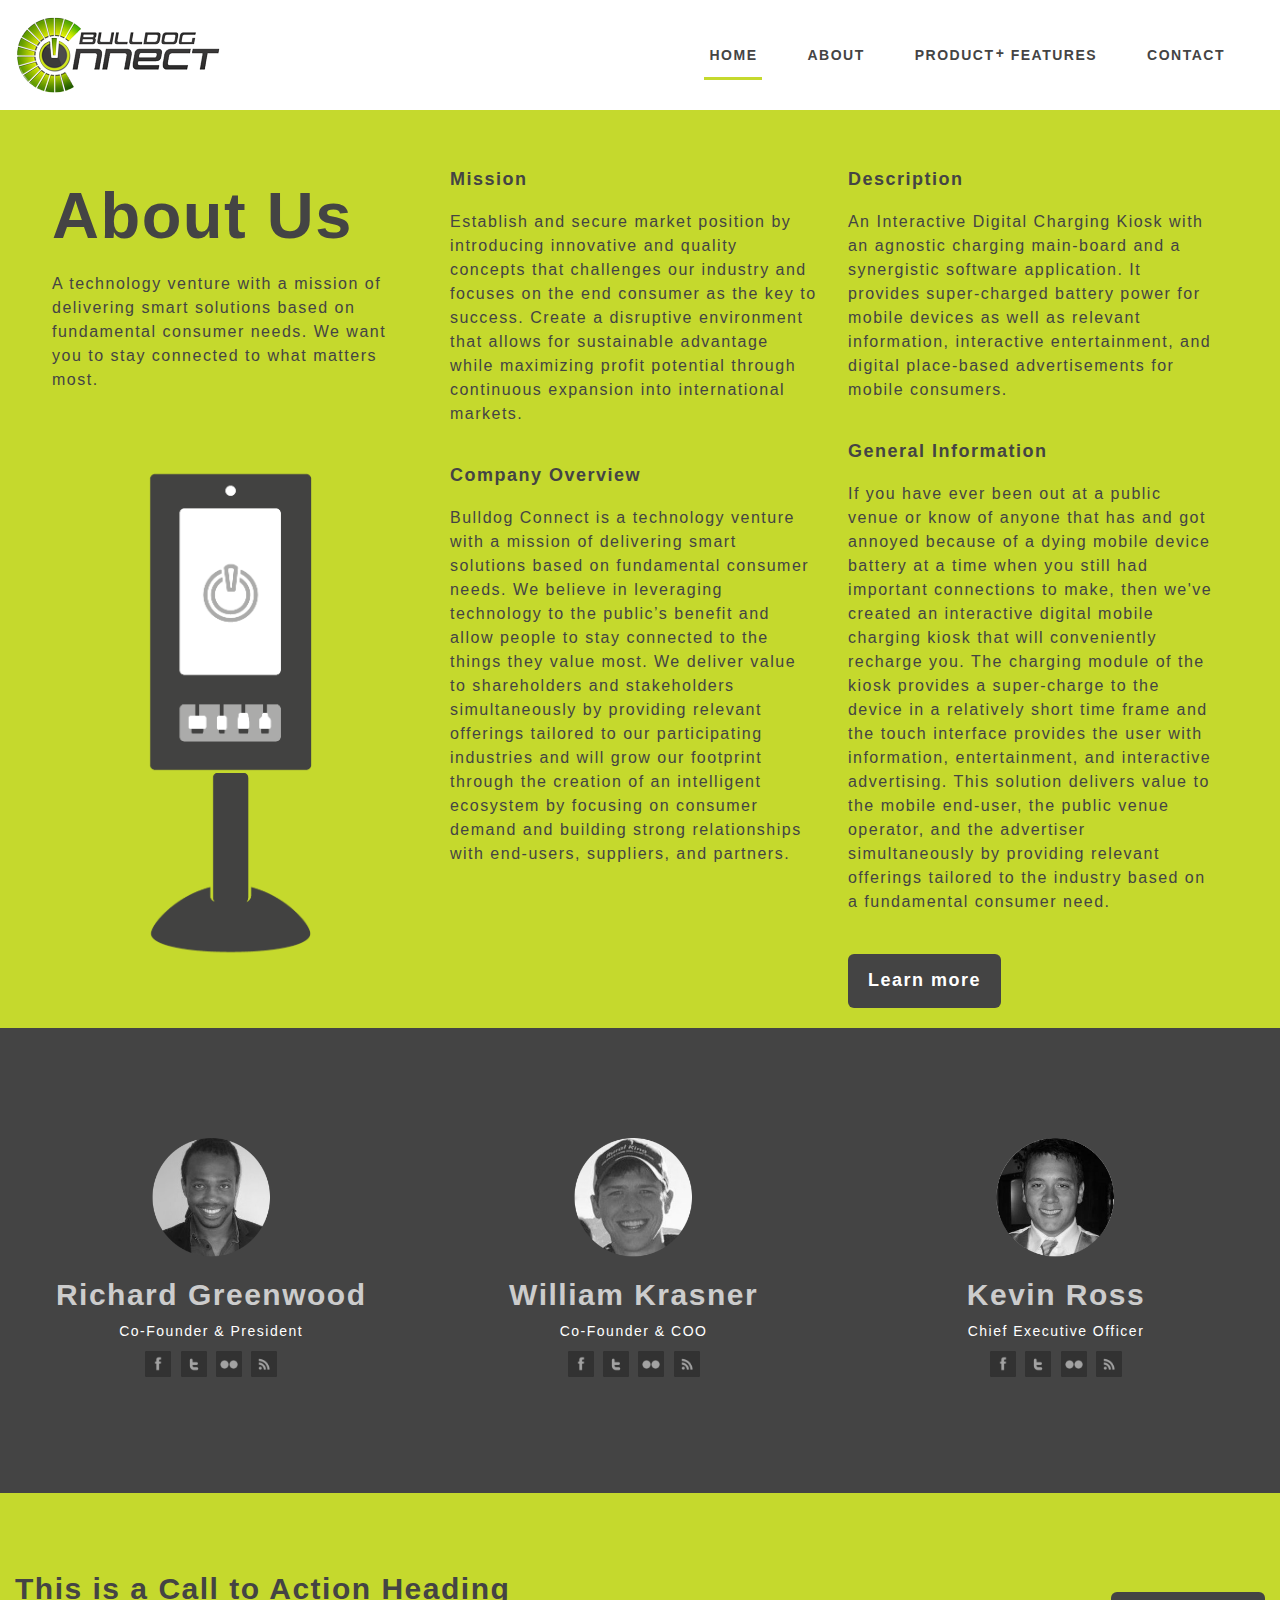
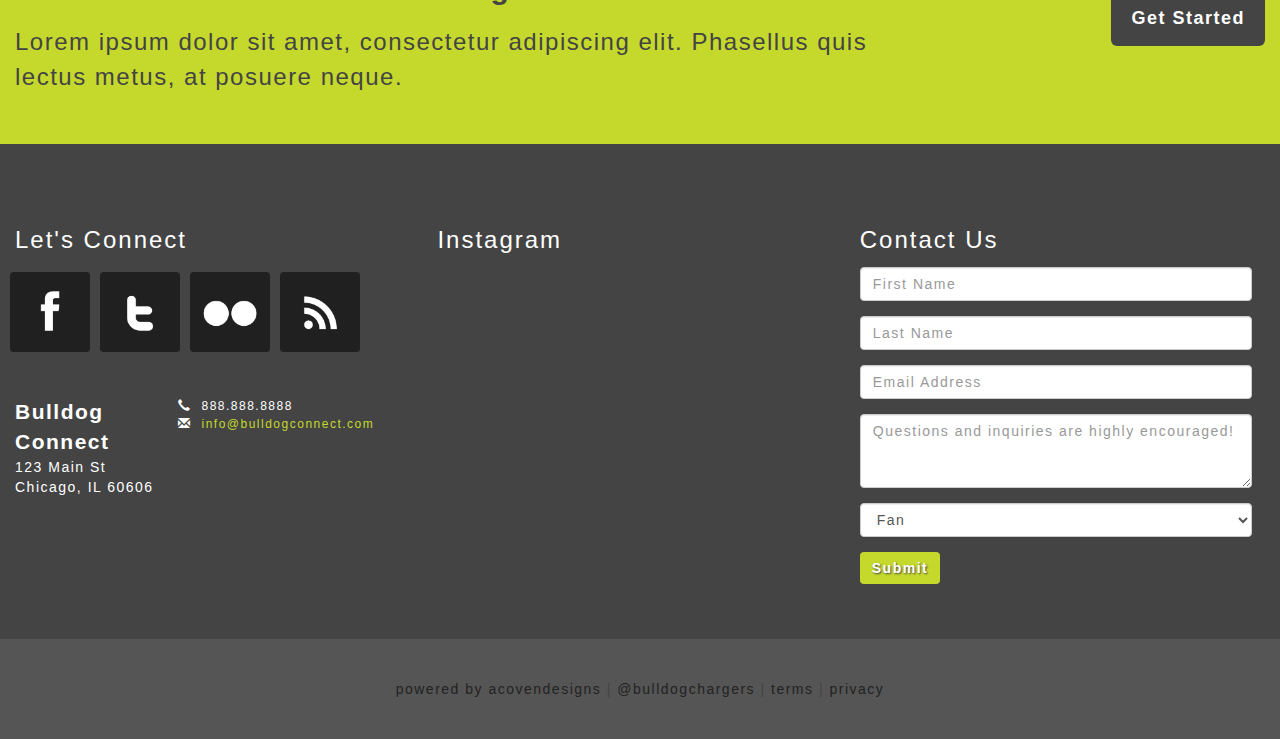
==== about.html @ 7ef0752f "Uploaded the site" ====
<!DOCTYPE html>
<!--[if lt IE 7]>      <html class="no-js lt-ie9 lt-ie8 lt-ie7"> <![endif]-->
<!--[if IE 7]>         <html class="no-js lt-ie9 lt-ie8"> <![endif]-->
<!--[if IE 8]>         <html class="no-js lt-ie9"> <![endif]-->
<!--[if gt IE 8]><!-->
<html class="no-js">
	<!--<![endif]-->
	<head>
		<meta charset="utf-8">
		<meta http-equiv="X-UA-Compatible" content="IE=edge,chrome=1">
		<title></title>
		<meta name="description" content="">
		<meta name="viewport" content="width=device-width">
		<link rel="stylesheet" href="css/bootstrap.css" type="text/css">
		<link rel="stylesheet" href="css/bootstrap-theme.css" type="text/css">
		<link rel="stylesheet" href="css/main.css" type="text/css">
		<link rel="stylesheet" href="css/animate.css" type="text/css">
		<script src="js/vendor/modernizr-2.6.2-respond-1.1.0.min.js" type="text/javascript">
</script>
<!-- Begin Footer Scripts -->
		<script src="http://ajax.googleapis.com/ajax/libs/jquery/1.10.1/jquery.js" type="text/javascript"></script>
		<script type="text/javascript">
			window.jQuery || document.write('<script src="js/vendor/jquery-1.10.1.js"><\/script>')
		</script>
		<script src="js/vendor/bootstrap.js" type="text/javascript"></script>
		<script src="js/jquery-1.10.1.js" type="text/javascript"></script>
		<script src="js/bootstrap.min.js" type="text/javascript"></script>
		<script src="js/main.js" type="text/javascript"></script>
		<script type="text/javascript">
			var _gaq=[['_setAccount','UA-XXXXX-X'],['_trackPageview']];
			(function(d,t){var g=d.createElement(t),s=d.getElementsByTagName(t)[0];
			g.src='http://www.google-analytics.com/ga.js';
			s.parentNode.insertBefore(g,s)}(document,'script'));
		</script>
		<!-- End Footer Scripts -->
	</head>
	<body>
		<!--[if lt IE 7]>
			<p class="chromeframe">You are using an <strong>outdated</strong> browser. Please <a href="http://browsehappy.com/">upgrade your browser</a> or <a href="http://www.google.com/chromeframe/?redirect=true">activate Google Chrome Frame</a> to improve your experience.</p>
		<![endif]-->
		<div class="navbar navbar-inverse">
			<div class="container animated bounceInDown">
				<div class="navbar-header">
					<button type="button" class="navbar-toggle" data-toggle="collapse" data-target=".navbar-collapse">
						<span class="sr-only">Toggle navigation</span>
						<span class="icon-bar"></span>
						<span class="icon-bar"></span>
						<span class="icon-bar"></span>
					</button>
					<a class="navbar-brand" href="index.html">
						<img src="img/theme/bulldog-logo.png" class="animated pulse" alt="Bulldog Chargers">
					</a>
				</div>
				<div class="navbar-collapse navbar-right collapse">
					<ul class="nav navbar-nav">
						<li class="active">
							<a href="index.html">Home</a>
						</li>
						<li>
							<a href="about.html">About</a>
						</li>
						<li>
							<a href="product.html">Product <span>+</span> &nbsp; Features</a>
						</li>
						<li>
							<a href="contact.html">Contact</a>
						</li>
					</ul>
				</div>
				<!--/.navbar-collapse -->
			</div>
		</div>
		<!-- Main jumbotron for a primary marketing message or call to action -->
		<div class="jumbotron featured-about animated fadeIn">
			<div class="container">
				<div class="featured-text-about">
					<div class="col-lg-4 sub">
					<h2> 
						<about>About</about> <span>Us
					</span>
					</h2>
					<h1><span>
						A technology venture with a mission of delivering smart solutions based on fundamental consumer needs. We want you to stay connected to what matters most.</span><h1>
						<div class="product">
							<img src="img/content/product.png">
						</div>
					</div>
						<div class="col-lg-4">
<h4>Mission</h4>
<h1>
Establish and secure market position by introducing innovative and quality
concepts that challenges our industry and focuses on the end consumer as
the key to success.

Create a disruptive environment that allows for sustainable advantage
while maximizing profit potential through continuous expansion into international markets.</h1>
<h4>Company Overview</h4>
<h1>
Bulldog Connect is a technology venture with a mission of delivering smart
solutions based on fundamental consumer needs. We believe in leveraging technology to the public’s benefit and allow people to stay connected to the things they value most. 

We deliver value to shareholders and stakeholders simultaneously by providing relevant offerings tailored to our participating industries and will grow our footprint through the creation of an intelligent ecosystem by focusing on consumer demand and building strong relationships with end-users, suppliers, and partners.
</h1>
</div>
<div class="col-lg-4">
<h4>Description</h4>
<h1>
An Interactive Digital Charging Kiosk with an agnostic charging main-board and a synergistic software application.

It provides super‐charged battery power for mobile devices as well as relevant information, interactive entertainment, and digital place‐based advertisements for mobile consumers.
</h1>
<h4>General Information<h4>
	<h1>
If you have ever been out at a public venue or know of anyone that has and got annoyed because of a dying mobile device battery at a time when you still had important connections to make, then we've created an interactive digital mobile charging kiosk that will conveniently recharge you.

The charging module of the kiosk provides a super-charge to the device in a relatively short time frame and the touch interface provides the user with information, entertainment, and interactive advertising. This solution delivers value to the mobile end-user, the public venue operator, and the advertiser simultaneously by providing relevant offerings tailored to the industry based on a fundamental consumer need.
					</h1>
					<p>
						<a href="products.html" class="btn btn-default btn-lg animated lightSpeedInTop">Learn more</a>
					</p>
				</div>
				</div>
			</div>
		</div>
		<!-- End Featured -->
		<!-- Begin Services -->
		<div class="cta-list-about">
			<div class="container">
				<!-- Example row of columns -->
				<div class="row ease">
					<div class="col-lg-4 item clearfix">
						<a href="#">	
							<p  class="cta-img-about">
								<img src="img/content/rich.png" class="desaturate" alt="">
							</p>
							<span class ="margin_10">
							<h2>
								Richard Greenwood
							</h2>
							<p>
								Co-Founder & President
							<div class="about-con clearfix">
							<a href="#"><img src="img/theme/facebook.png"> </a>
							<a href="#"><img src="img/theme/twitter.png"> </a>
							<a href="#"><img src="img/theme/flickr.png"> </a>
							<a href="#"><img src="img/theme/rss.png"> </a>
						</div>
						</p>
						</span>
						</a>
					</div>
					<div class="col-lg-4 item clearfix">
						<a href="#">
							<p class="cta-img-about">
								<img src="img/content/bill.png" class="desaturate" alt="">
							</p>
							<span class ="margin_10">
							<h2>
								William Krasner
							</h2>
							<p>
								Co-Founder & COO
							</p>
							<div class="about-con clearfix">
							<a href="#"><img src="img/theme/facebook.png"> </a>
							<a href="#"><img src="img/theme/twitter.png"> </a>
							<a href="#"><img src="img/theme/flickr.png"> </a>
							<a href="#"><img src="img/theme/rss.png"> </a>
						</div>
							</span>
						</a>
					</div>
					<div class="col-lg-4 item clearfix">
						<a href="#">
							<p class="cta-img-about">
								<img src="img/content/kevin.png" class="desaturate" alt="">
							</p>
							<span class ="margin_10">
							<h2>
								Kevin Ross
							</h2>
							<p>
								Chief Executive Officer
							</p>
							<div class="about-con clearfix">
							<a href="#"><img src="img/theme/facebook.png"> </a>
							<a href="#"><img src="img/theme/twitter.png"> </a>
							<a href="#"><img src="img/theme/flickr.png"> </a>
							<a href="#"><img src="img/theme/rss.png"> </a>
						</div>
							</span>
						</a>
					</div>
				</div>
			</div>
		</div>
		<!-- End Services -->
		<!-- Begin Full Width Call to Action -->
		<div class="full-cta pad-40">
			<div class="container">
				<div class="row">
					<div class="col-lg-9">
						<h2>This is a Call to Action Heading</h2>
						<h3>Lorem ipsum dolor sit amet, consectetur adipiscing elit. Phasellus quis lectus metus, at posuere neque. </h3>
					</div>
					<div class="col-lg-3 pad-40">
							<a href="#" class="btn btn-default btn-lg pull-right">Get Started</a>
					</div>
				</div>
			</div>
		</div>
		<!-- End Full Width Call to Action -->
		<footer class="pad-40 bg-dark">
			<div class="container">
				<div class="row">
					<div class="col-lg-4">
						<h3>Let's Connect</h3>
						<div class="social clearfix">
							<a href="#"><img src="img/theme/facebook.png"> </a>
							<a href="#"><img src="img/theme/twitter.png"> </a>
							<a href="#"><img src="img/theme/flickr.png"> </a>
							<a href="#"><img src="img/theme/rss.png"> </a>
						</div>
						<div class="row">
							<div class="col-lg-5">
								<p class="address">
									<strong>Bulldog Connect</strong> <br>
									123 Main St <br>
									Chicago, IL 60606
								</p>
							</div>
							<div class="col-lg-7">
								<p class="contact">
									<span class="glyphicon glyphicon-earphone"></span>&nbsp; 888.888.8888 <br>
									<span class="glyphicon glyphicon-envelope"></span>&nbsp; <a href="mailto:info@bulldogconnect.com">info@bulldogconnect.com</a>
								</p>
							</div>
						</div>
					</div>
					<div class="col-lg-4">
						<h3>Instagram</h3>
						<iframe src="http://snapwidget.com/in/?h=cGhvdG9ib290aHxpbnw4MHwyfDJ8fG5vfDV8ZmFkZUlu" allowtransparency="true" frameborder="0" scrolling="no" style="border:none; overflow:hidden; width:170px; height: 170px"></iframe>
					</div>
					<div class="col-lg-4">
						<h3>Contact Us</h3>
						<form role="form">
							<div class="form-group">
								<input type="text" class="form-control" id="FirstName" placeholder="First Name">
							</div>
							<div class="form-group">
								<input type="text" class="form-control" id="LastName" placeholder="Last Name">
							</div>
							<div class="form-group">
								<input type="email" class="form-control" id="Email" placeholder="Email Address">
							</div>
							<div class="form-group">
								<textarea class="form-control" id="Message" rows="3" cols="10" placeholder="Questions and inquiries are highly encouraged!"></textarea>
							</div>
							<div class="form-group">
								<select class="form-control" id="Method">
									<option>Fan</option>
									<option>Advertiser</option>
									<option>Venue</option>
								</select>
							</div>
							<div class="form-group">
								<button type="submit" class="btn btn-primary">Submit</button>
							</div>
						</form>
					</div>
				</div>
			</div>
		</footer>
		<div class="footer-bottom pad-40">
			<div class="container">
				<a href="http://www.alexcoven.com/">powered by acovendesigns</a> | <a href="#"><bd>@bulldogchargers</bd></a> | <a href="terms.html">terms</a> | <a href="privacy.html">privacy</a>
			</div>
		</div>
		<!-- /container -->
		<!-- Begin Footer Scripts -->
		<script src="http://ajax.googleapis.com/ajax/libs/jquery/1.10.1/jquery.js" type="text/javascript"></script>
		<script type="text/javascript">
			window.jQuery || document.write('<script src="js/vendor/jquery-1.10.1.js"><\/script>')
		</script>
		<script src="js/vendor/bootstrap.js" type="text/javascript"></script>
		<script src="js/main.js" type="text/javascript"></script>
		<script type="text/javascript">
			var _gaq=[['_setAccount','UA-XXXXX-X'],['_trackPageview']];
			(function(d,t){var g=d.createElement(t),s=d.getElementsByTagName(t)[0];
			g.src='http://www.google-analytics.com/ga.js';
			s.parentNode.insertBefore(g,s)}(document,'script'));
		</script>
		<!-- End Footer Scripts -->
	</body>
</html>
---- css/main.css ----
/* ==========================================================================
   Alex's custom styles
   ========================================================================== */
/* ----- Omnipotent -----*/
* {letter-spacing: 1.5px;}

/* ----- Parallax -----*/

@-webkit-keyframes STAR-MOVE {
	from {
		left: 0;
		top: 0;
	}
	to { 
		left: -10000px;
		top: -2000px;
	}
}

#background {
	background: black url(../img/content/header/backgrounddgreen.png) repeat 5% 5%;
	position: absolute;
	top: 0; left: 0; right: 0; bottom: 0;
	z-index: 100;
	
	-webkit-animation-name: STAR-MOVE;
	-webkit-animation-duration: 200s;
	-webkit-animation-timing-function: linear;
	-webkit-animation-iteration-count: infinite;
}

#midground {
	background: url(../img/content/header/midground2.png) repeat 20% 20%;
	position: absolute;
	top: 0; left: 0; right: 0; bottom: 0;
	z-index: 200;
	
	-webkit-animation-name: STAR-MOVE;
	-webkit-animation-duration: 150s;
	-webkit-animation-timing-function: linear;
	-webkit-animation-iteration-count: infinite;
}

#foreground {
	background: url(../img/content/header/foreground2.png) repeat 35% 35%;
	position: absolute;
	top: 0; left: 0; right: 0; bottom: 0;
	z-index: 300;
	
	-webkit-animation-name: STAR-MOVE;
	-webkit-animation-duration: 100s;
	-webkit-animation-timing-function: linear;
	-webkit-animation-iteration-count: infinite;
}

.stars {
	z-index:-20;
	opacity:0.01;
	-webkit-transition:all 800ms;
	-o-transition:all 800ms;
	-moz-transition:all 800ms;
	transition:all 800ms;

}

.stars:hover {
	opacity:.35;
	-webkit-transition:all 800ms;
	-o-transition:all 800ms;
	-moz-transition:all 800ms;
	transition:all 800ms;
}
/* ----- Type --------------*/

.cta-list h2 {text-transform: uppercase;}

@font-face {
    font-family: 'bariol_boldbold_italic';
    src: url('../fonts/bariol_bold_italic-webfont.eot');
    src: url('../fonts/bariol_bold_italic-webfont.eot?#iefix') format('embedded-opentype'),
         url('../fonts/bariol_bold_italic-webfont.woff') format('woff'),
         url('../fonts/bariol_bold_italic-webfont.ttf') format('truetype'),
         url('../fonts/bariol_bold_italic-webfont.svg#bariol_boldbold_italic') format('svg');
    font-weight: normal;
    font-style: normal;

}

@font-face {
    font-family: 'bariollight_italic';
    src: url('../fonts/bariol_light_italic-webfont.eot');
    src: url('../fonts/bariol_light_italic-webfont.eot?#iefix') format('embedded-opentype'),
         url('../fonts/bariol_light_italic-webfont.woff') format('woff'),
         url('../fonts/bariol_light_italic-webfont.ttf') format('truetype'),
         url('../fonts/bariol_light_italic-webfont.svg#bariollight_italic') format('svg');
    font-weight: normal;
    font-style: normal;

}

@font-face {
    font-family: 'bariolthin_italic';
    src: url('../fonts/bariol_thin_italic-webfont.eot');
    src: url('../fonts/bariol_thin_italic-webfont.eot?#iefix') format('embedded-opentype'),
         url('../fonts/bariol_thin_italic-webfont.woff') format('woff'),
         url('../fonts/bariol_thin_italic-webfont.ttf') format('truetype'),
         url('../fonts/bariol_thin_italic-webfont.svg#bariolthin_italic') format('svg');
    font-weight: normal;
    font-style: normal;

}

@font-face {
    font-family: 'bariol_boldbold';
    src: url('../fonts/bariol_bold-webfont.eot');
    src: url('../fonts/bariol_bold-webfont.eot?#iefix') format('embedded-opentype'),
         url('../fonts/bariol_bold-webfont.woff') format('woff'),
         url('../fonts/bariol_bold-webfont.ttf') format('truetype'),
         url('../fonts/bariol_bold-webfont.svg#bariol_boldbold') format('svg');
    font-weight: normal;
    font-style: normal;

}

@font-face {
    font-family: 'bariol_lightlight';
    src: url('../fonts/bariol_light-webfont.eot');
    src: url('../fonts/bariol_light-webfont.eot?#iefix') format('embedded-opentype'),
         url('../fonts/bariol_light-webfont.woff') format('woff'),
         url('../fonts/bariol_light-webfont.ttf') format('truetype'),
         url('../fonts/bariol_light-webfont.svg#bariol_lightlight') format('svg');
    font-weight: normal;
    font-style: normal;

}

@font-face {
    font-family: 'bariolthin';
    src: url('../fonts/bariol_thin-webfont.eot');
    src: url('../fonts/bariol_thin-webfont.eot?#iefix') format('embedded-opentype'),
         url('../fonts/bariol_thin-webfont.woff') format('woff'),
         url('../fonts/bariol_thin-webfont.ttf') format('truetype'),
         url('../fonts/bariol_thin-webfont.svg#bariolthin') format('svg');
    font-weight: normal;
    font-style: normal;

}


/* ----- Image Desaturate ------ */
img.desaturate {
    filter: grayscale(100%);
    -webkit-filter: grayscale(100%); -moz-filter: grayscale(100%);
    -ms-filter: grayscale(100%); -o-filter: grayscale(100%);
    filter: url('data:image/svg+xml;utf8,<svg xmlns=\'http://www.w3.org/2000/svg\'><filter id=\'grayscale\'><feColorMatrix type=\'matrix\' values=\'0.3333 0.3333 0.3333 0 0 0.3333 0.3333 0.3333 0 0 0.3333 0.3333 0.3333 0 0 0 0 0 1 0\'/></filter></svg>#grayscale');
    filter: gray;
    -webkit-filter: grayscale(1);
}

img.desaturate:hover {
    -webkit-transition: all 0.2s ease-in-out;
    -moz-transition: all 0.2s ease-in-out;
    -o-transition: all 0.2s ease-in-out;
    transition: all 0.2s ease-in-out;
    filter: url("data:image/svg+xml;utf8,<svg xmlns=\'http://www.w3.org/2000/svg\'><filter id=\'grayscale\'><feColorMatrix type=\'matrix\' values=\'1 0 0 0 0, 0 1 0 0 0, 0 0 1 0 0, 0 0 0 1 0\'/></filter></svg>#grayscale");
	-webkit-filter: grayscale(0%);
}


/* ----- Misc Styles ------ */
.pad30
.cta-list a p {
	margin-right: 20px;
	margin-left:20px;
}
strongbtn {
	font-family: 'bariol_boldbold' sans-serif;
}
.navbar a span {margin-top:7.5px; left:86px; top:0px; position:absolute;}
.navbar-collapse {
	padding-bottom:15px;
}
.col-lg-4 h3 {
	font-family: 'bariol_boldbold' sans-serif;
	letter-spacing: 2px;
}
.contact {
	font-size: 9pt;
}
.col-lg-5 {
	padding-right:0px;
	width:38.666667%;
}
.pad-10 {
	padding-top:10px;
	padding-bottom:10px;
}
.pad-40 {
	padding-top:40px;
	padding-bottom:40px;
}
.padlr-40 {
	padding-left:40px;
	padding-right:40px;
}
.padlr-60 {
	padding-left:60px;
	padding-right:60px;
}
.mrg-40 {
	margin-top:40px;
	margin-bottom:40px;
}
.bg-dark {
	background:#444444;
	color:#ffffff;
}
.ease {
	 -webkit-transition: all 800ms;
  -o-transition: all 800ms;
  -moz-transition: all 800ms;
  transition: all 800ms;
}
/* ----- Template Styles ----- */

.brand {
	margin: 20px auto;
}
.brand img {
	display:block;margin:0 auto;
}

/* Footer */
.col-lg-7 body{	
	font-family: 'bariol_lightlight' sans-serif;
}
.footer-bottom {
	background:#555555;
	text-align:center;
}
.footer-bottom a {
	color:#222222;
	text-decoration:none;
}
.footer-bottom a:hover {
	color:#C5D92D;
}

/* ----- Navigation ----- */
 .navbar ul {
	display:block;
	margin: 35px auto 0;
	font-family: 'bariol_boldbold' sans-serif;
 }

/* ----- Home Page Styles ----- */

/*Featured Products/Features Page*/

.proto img {width:250px;}

/*Featured */

.product img {margin-left:8px; width:250px; opacity:1;
filter:alpha(opacity=100); /* For IE8 and earlier */}

.about-soc img {width:64px; padding:0px 4px; opacity:0.5;
filter:alpha(opacity=50); /* For IE8 and earlier */}

.btn p a {padding-bottom: 20px;}

.col-lg-6 h1 {font-size: 12pt;}
.col-lg-12 span {font-size: 16pt;}
.col-lg-6 h4 {font-size: 18pt;}

.green {
	background:#C5D92D;
}

.gray {
	background:#444444;
}

.featured {
	background:#C5D92D;
	position:relative;
	overflow:hidden;
	max-height:1000px;
}
.featured .container {
	background: url(../img/content/header/home-header3.png) no-repeat center bottom;
	height: 650px;
	-webkit-background-size: 100%;
	-moz-background-size: 100%;
	-o-background-size: 100%;
	background-size: 100%;
}

.featured-about {
	background:#C5D92D;
	position:relative;
	overflow:hidden;
	max-height:auto;
}

.featured-about .container {
	height: auto;
	-webkit-background-size: 100%;
	-moz-background-size: 100%;
	-o-background-size: 100%;
	background-size: 100%;
}

img.featured-bg-about {
	z-index:1;
	width:100%;
	-webkit-transition:all 800ms;
	-o-transition:all 800ms;
	-moz-transition:all 800ms;
	transition:all 800ms;
}


.featured-about:hover img.featured-bg {

}

.featured-text-about {
	margin:0;
	padding:50px 0 0 0;
	text-align:left;
	font-family: 'bariol_boldbold' sans-serif;
}
.featured-text-about h1 {
	text-align: left;
	font-size: 12pt;
	margin-bottom: 40px;
	font-family: 'bariol_lightlight' sans-serif;
	font-weight: 300;
	line-height: 1.5em;
}
.featured-text-about h2 {
	font-size: 65px;
	font-weight: 700;
	font-family: 'bariol_boldbold' sans-serif;
}

img.featured-bg {
	z-index:1;
	width:100%;
	-webkit-transition:all 800ms;
	-o-transition:all 800ms;
	-moz-transition:all 800ms;
	transition:all 800ms;
}


.featured:hover img.featured-bg {

}

.featured-text {
	margin:0;
	padding:50px 0 0 0;
	text-align:center;
	font-family: 'bariol_boldbold' sans-serif;
}

.featured-text h1 {
	font-size: 28px;
	margin-bottom: 40px;
	font-family: 'bariol_lightlight' sans-serif;
	font-weight: 300;
	line-height: 1.5em;
	margin-right:80px;
	margin-left: 80px;
}
.featured-text h2 {
	font-size: 65px;
	font-weight: 700;
	font-family: 'bariol_boldbold' sans-serif;
}

/* Header */

.navbar-header img {
	width:100%;
}

/* Calls to Action About */

.about-con {width:100%; text-align: center; margin-bottom: 45px;}
.about-con img {width:30px; margin: 0 auto; padding:0px 2px; opacity:0.5;
filter:alpha(opacity=50); /* For IE8 and earlier */}

.cta-list-about {
	background-color: #444444;
	background-size: 100%;
	color: white;
	padding: 40px 0;
	min-height: 465px
}
.cta-list-about a, .cta-list a:hover {
	-webkit-transition: all .3s;
	-o-transition: all .3s;
	-moz-transition: all .3s;
	transition: all ease .3s;
}
.cta-list-about .item {}
.cta-img-about img {
	padding-top: 50px;
	width:119px;
	display:block;
	margin:0 auto;
	-webkit-transition: all 800ms;
	-o-transition: all 800ms;
	-moz-transition: all 800ms;
	transition: all 800ms;
	max-width:100%;
	z-index: 1;
}
.cta-img-about a img {
	-webkit-transition: all 800ms;
	-o-transition: all 800ms;
	-moz-transition: all 800ms;
	transition: all 800ms;
	-webkit-transform: rotate(360deg);
	-moz-transform: rotate(360deg);
	width:50%;
}

.cta-img-about a img:hover {
	-webkit-transition: all 800ms;
	-o-transition: all 800ms;
	-moz-transition: all 800ms;
	transition: all 800ms;
	-webkit-transform: rotate(360deg);
	-moz-transform: rotate(360deg);
}

.cta-list-about a:hover {
	color:#C5D92D;
}
.cta-list-about a h2 {
	color:#ccc;
	font-family: 'bariol_boldbold' sans-serif;
	text-align: center;
}
.cta-list-about a:hover h2 {
	color:#ffffff;
}
.cta-list-about a {
	color:#ffffff;
	font-family: 'bariol_lightlight' sans-serif;
	text-decoration:none;
}

.cta-list-about a p {
	text-align: center;
}

/* Calls to Action */

.cta-list {
	background-color: #444444;
	background-size: 100%;
	color: white;
	padding: 70px 0;
}
.cta-list a, .cta-list a:hover {
	-webkit-transition: all .3s;
	-o-transition: all .3s;
	-moz-transition: all .3s;
	transition: all ease .3s;
}
.cta-list .item {}
.cta-list .item img {
	display:block;
	margin:0 auto;
	-webkit-transition: all 800ms;
	-o-transition: all 800ms;
	-moz-transition: all 800ms;
	transition: all 800ms;
	max-width:100%;
	z-index: 1;
}
.cta-img a img {
	-webkit-transition: all 800ms;
	-o-transition: all 800ms;
	-moz-transition: all 800ms;
	transition: all 800ms;
	-webkit-transform: rotate(360deg);
	-moz-transform: rotate(360deg);
}

.cta-img a img:hover {
	-webkit-transition: all 800ms;
	-o-transition: all 800ms;
	-moz-transition: all 800ms;
	transition: all 800ms;
	-webkit-transform: rotate(360deg);
	-moz-transform: rotate(360deg);
}

.cta-list a:hover {
	color:#C5D92D;
}
.cta-list a h2 {
	color:#ccc;
	font-family: 'bariol_boldbold' sans-serif;
	text-align:  center;
}
.cta-list a:hover h2 {
	color:#ffffff;
}
.cta-list a {
	color:#ffffff;
	font-family: 'bariol_lightlight' sans-serif;
	text-decoration:none;
}


/* ----------
Footer
---------- */

/* Social */

.follow {margin:32px 0 0 0;}
.social {
	margin: 0 -10px 40px;
}
.social a img {
	width:90px;
	float:left;
	padding: 5px 5px;
	 zoom: 1;
        filter: alpha(opacity=100);
        opacity: 1;
        -webkit-transition: opacity .25s ease-in-out;
        -moz-transition: opacity .25s ease-in-out;
        -ms-transition: opacity .25s ease-in-out;
        -o-transition: opacity .25s ease-in-out;
        transition: opacity .25s ease-in-out;
}
.social a img:hover {
	 zoom: 1;
        filter: alpha(opacity=50);
        opacity: 0.5;
        -webkit-transition: opacity .25s ease-in-out;
        -moz-transition: opacity .25s ease-in-out;
        -ms-transition: opacity .25s ease-in-out;
        -o-transition: opacity .25s ease-in-out;
        transition: opacity .25s ease-in-out;
}




/*----- Media Querys -----*/

@media (max-width: 1200px) and (min-width: 992px) { /*plus sign*/

.navbar a span {left:80px;}

}


@media (max-width: 2000px) and (min-width: 1201px) { /*XL Desktop*/
	.product img { margin-left:15%;}

	.full-cta {
	background: #C5D92D;
	}
	.cta-list a p {
	margin-right: 0px;
	margin-left: 0px;
	text-align: center;
}
.container {
max-width: 3000px;
}
}
@media (max-width: 1200px) and (min-width: 999px) { /*Desktop*/

		.navbar {
	margin-bottom:20px;
}

.social img a {width:75px;}
.cta-list a p {
	margin-right: 0px;
	margin-left: 0px;
}

.full-cta {
background: #C5D92D;
}

.navbar img {
	margin-top:20px;
}
}

@media (min-width:600px) and (max-width:1200px) { /*Tween Tablet & Desktop*/
	.cta-list p.cta-img {
		float:left;
		padding-left: 20px;
}
}
@media (max-width: 1199px) and (min-width: 998px) { /*this is to center the 3 circle text on dektop/tablet*/

.margin_10 { /*this is to center the 3 circle text on tablet*/
	padding: 30px;
}

.cta-list a p {text-align: center;}

}

@media (max-width: 998px) and (min-width: 591px) { /*Tablet*/
	.featured-text h1{
		font-size:125%;
	}
	.featured-text h2{
		font-size:225%;
	}

	.navbar {
	margin-bottom:20px;
}

.cta-list a p {text-align: center;}

.margin_10 { /*this is to center the 3 circle text on tablet*/
	padding: 30px;
}

.navbar img {
	margin-top:20px;

}

.full-cta {
	background: #C5D92D;
}
}


@media (min-width:767px) and (max-width:991px) { /*featured product about page*/
.product img {position:absolute; margin-left: -24px;}
.navbar a span {margin-top:7.5px; left:80px; top:0px; position:absolute;}
.cta-list a h2 {
color: #CCC;
font-family: 'bariol_boldbold' sans-serif;
margin-left: 19px;}
}


@media (min-width:591px) and (max-width:605px) { /*Social Icons*/
.social img {width:75px;}
}

@media (min-width:401px) and (max-width:590px) { /*Tween Phone & Tablet*/
	.featured .container {background-image: none;}
.cta-list h2 {text-align: center}
.cta-list h1 {margin-left: 20%}
.footer-bottom {font-size: 7.5pt;}

	.featured-text h1 {
		font-size: 100%;
		margin-left: 0px;
		margin-right: 0px;
	}
	.featured-text h2 {
		font-size: 200%;
		margin-left: 0px;
		margin-right: 0px;
	}
	.cta-list .item img {
		width:40%;
}
.social img {width:22%;}
.full-cta {
	background: #C5D92D;
	}
}


@media (min-width:200px) and (max-width:400px) { /*Phone size*/
	.featured .container {background-image: none;}
.full-cta {
	background: #C5D92D;
	}	
.product img {visibility:hidden;}
.featured-text-about h1 {
	text-align: center;
}
.featured-text-about {
	text-align:center;
}	
.cta-list h2 {text-align: center}
.cta-list h1 {margin-left: 20%}
.footer-bottom {font-size: 8pt; text-transform: lowercase;}

	.featured-text h1 {
		margin-bottom: 30px;
		font-size: 80%;
		margin-left: 0px;
		margin-right: 0px;
	}
	.featured-text h2 {
		margin-top:-35px;
		margin-bottom: 30px;
		font-size: 150%;
		margin-left: 0px;
		margin-right: 0px;
	}
	.cta-list .item img {
		width:40%;
}

.social span a {display: block; width: 10px}

strong {
  font-size: 15px;
  text-transform: uppercase;
}
.featured {
	height: 475px
}

.social img a {width:22%;}

.navbar-brand img{
 width:50%;
}

.navbar-toggle {
zoom:0.68;
margin-bottom: 5px;
}

.full-cta h3 {
		margin-left: 25px;
		margin-right: 25px;
		font-size: 120%;
			}

.full-cta h2 {
	    margin-left: 25px;
		margin-right: 25px;
		font-size: 220%;
			}

.footer-bottom a {color: #f2f2f2;}			

}
@media (min-width: 100px) and (max-width: 760px){
.featured .container {background-image: none;} /*Removes Charging Ports Img*/ 
.product img {visibility: visible;}
.full-cta {
background: #C5D92D;
}

.hide_mob {display:none;}

.cta-list a p {text-align: center;}
	}

@media (min-width: 100px) and (max-width: 330px){
.product img {margin-right: 30px}
	}
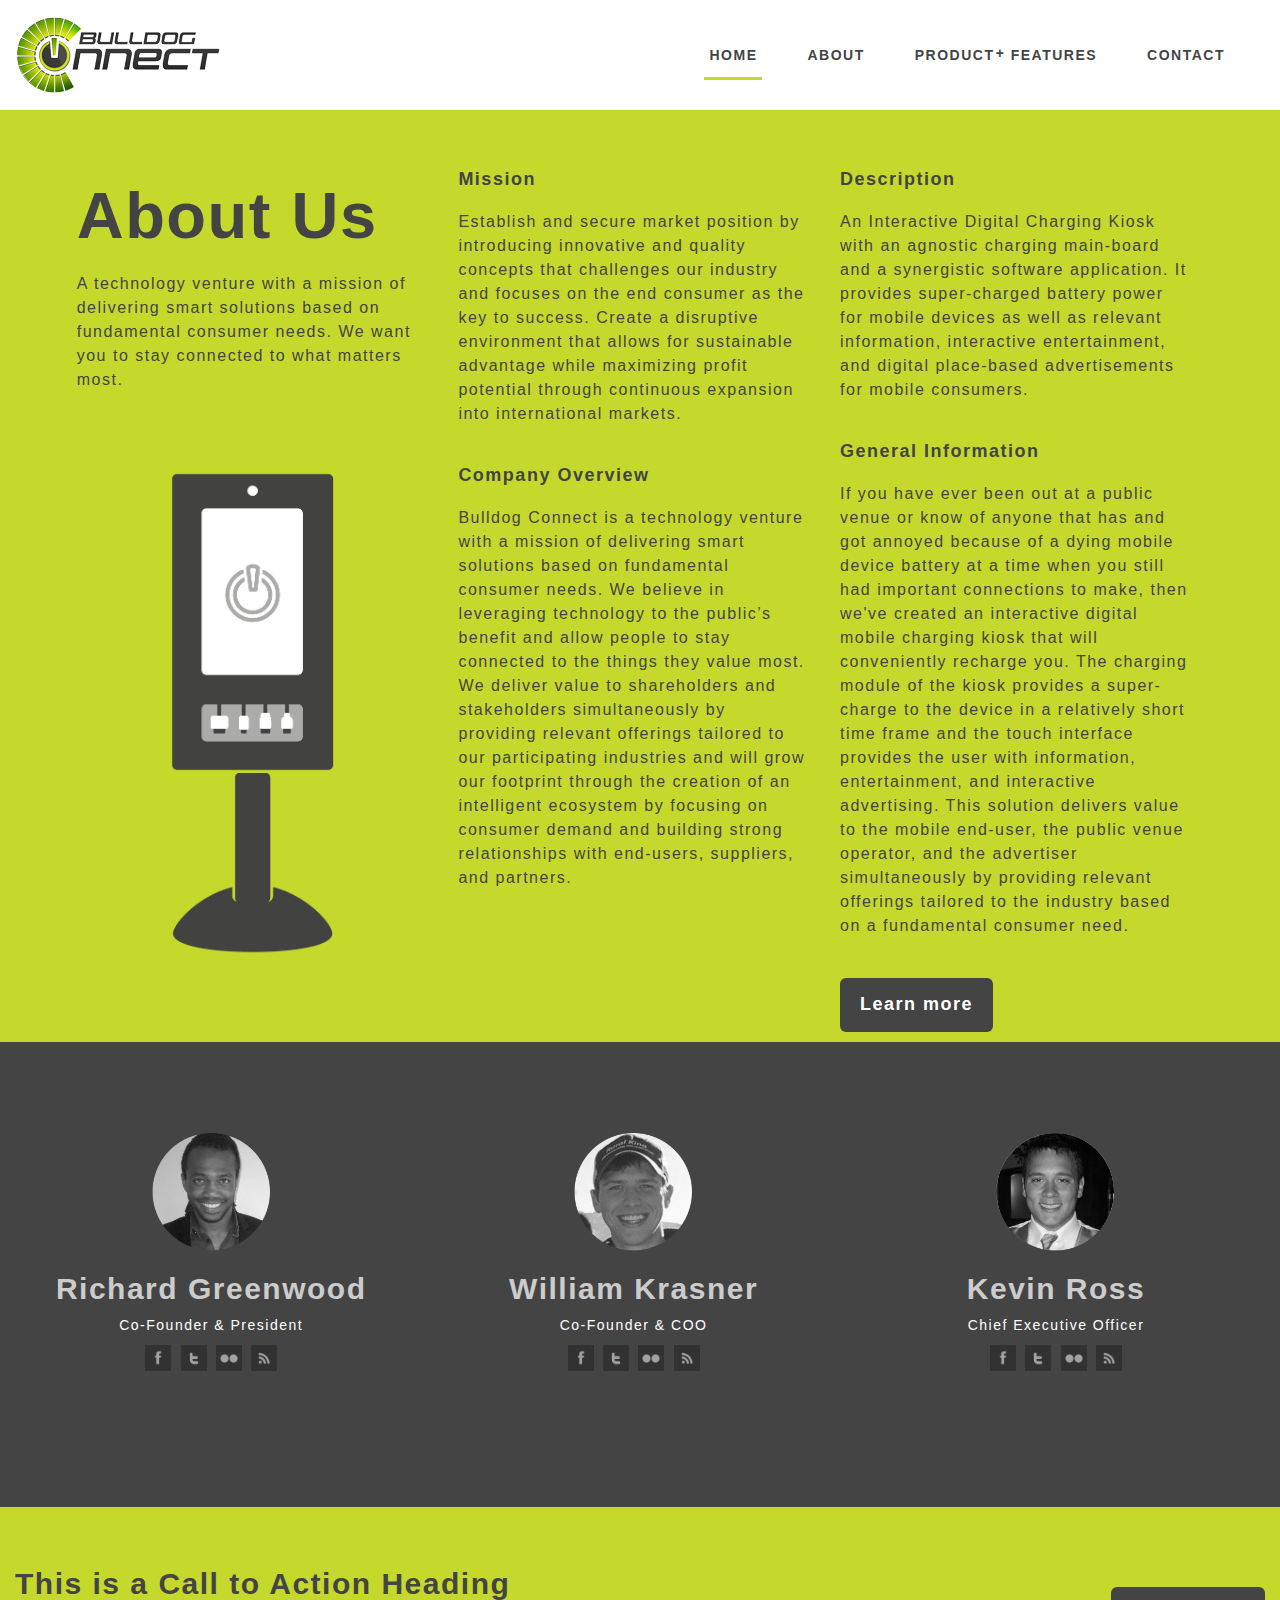
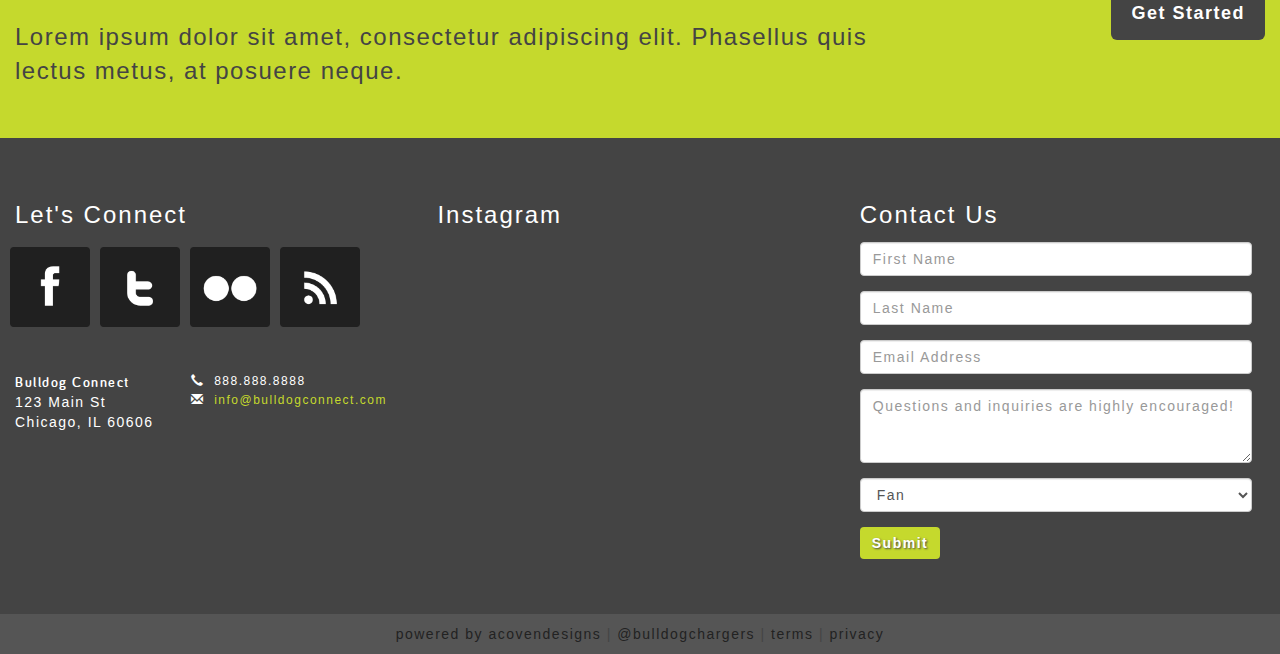
==== commit d3b929f0: "some updates" ====
--- a/about.html
+++ b/about.html
@@ -19,12 +19,7 @@
 </script>
 <!-- Begin Footer Scripts -->
 		<script src="http://ajax.googleapis.com/ajax/libs/jquery/1.10.1/jquery.js" type="text/javascript"></script>
-		<script type="text/javascript">
-			window.jQuery || document.write('<script src="js/vendor/jquery-1.10.1.js"><\/script>')
-		</script>
 		<script src="js/vendor/bootstrap.js" type="text/javascript"></script>
-		<script src="js/jquery-1.10.1.js" type="text/javascript"></script>
-		<script src="js/bootstrap.min.js" type="text/javascript"></script>
 		<script src="js/main.js" type="text/javascript"></script>
 		<script type="text/javascript">
 			var _gaq=[['_setAccount','UA-XXXXX-X'],['_trackPageview']];
@@ -271,7 +266,7 @@
 				</div>
 			</div>
 		</footer>
-		<div class="footer-bottom pad-40">
+		<div class="footer-bottom pad-10">
 			<div class="container">
 				<a href="http://www.alexcoven.com/">powered by acovendesigns</a> | <a href="#"><bd>@bulldogchargers</bd></a> | <a href="terms.html">terms</a> | <a href="privacy.html">privacy</a>
 			</div>
--- a/css/main.css
+++ b/css/main.css
@@ -1,5 +1,3 @@
-
-
 /* ==========================================================================
    Alex's custom styles
    ========================================================================== */
@@ -9,69 +7,83 @@
 /* ----- Parallax -----*/
 
 @-webkit-keyframes STAR-MOVE {
-	from {
-		left: 0;
-		top: 0;
-	}
-	to { 
-		left: -10000px;
-		top: -2000px;
-	}
+        from {
+                left: 0;
+                top: 0;
+        }
+        to { 
+                left: -10000px;
+                top: -2000px;
+        }
 }
 
 #background {
-	background: black url(../img/content/header/backgrounddgreen.png) repeat 5% 5%;
-	position: absolute;
-	top: 0; left: 0; right: 0; bottom: 0;
-	z-index: 100;
-	
-	-webkit-animation-name: STAR-MOVE;
-	-webkit-animation-duration: 200s;
-	-webkit-animation-timing-function: linear;
-	-webkit-animation-iteration-count: infinite;
+        background: black url(../img/content/header/backgrounddgreen.png) repeat 5% 5%;
+        position: absolute;
+        top: 0; left: 0; right: 0; bottom: 0;
+        z-index: 100;
+        
+        -webkit-animation-name: STAR-MOVE;
+        -webkit-animation-duration: 200s;
+        -webkit-animation-timing-function: linear;
+        -webkit-animation-iteration-count: infinite;
 }
 
 #midground {
-	background: url(../img/content/header/midground2.png) repeat 20% 20%;
-	position: absolute;
-	top: 0; left: 0; right: 0; bottom: 0;
-	z-index: 200;
-	
-	-webkit-animation-name: STAR-MOVE;
-	-webkit-animation-duration: 150s;
-	-webkit-animation-timing-function: linear;
-	-webkit-animation-iteration-count: infinite;
+        background: url(../img/content/header/midground2.png) repeat 20% 20%;
+        position: absolute;
+        top: 0; left: 0; right: 0; bottom: 0;
+        z-index: 200;
+        
+        -webkit-animation-name: STAR-MOVE;
+        -webkit-animation-duration: 150s;
+        -webkit-animation-timing-function: linear;
+        -webkit-animation-iteration-count: infinite;
 }
 
 #foreground {
-	background: url(../img/content/header/foreground2.png) repeat 35% 35%;
-	position: absolute;
-	top: 0; left: 0; right: 0; bottom: 0;
-	z-index: 300;
-	
-	-webkit-animation-name: STAR-MOVE;
-	-webkit-animation-duration: 100s;
-	-webkit-animation-timing-function: linear;
-	-webkit-animation-iteration-count: infinite;
+        background: url(../img/content/header/foreground2.png) repeat 35% 35%;
+        position: absolute;
+        top: 0; left: 0; right: 0; bottom: 0;
+        z-index: 300;
+        
+        -webkit-animation-name: STAR-MOVE;
+        -webkit-animation-duration: 100s;
+        -webkit-animation-timing-function: linear;
+        -webkit-animation-iteration-count: infinite;
 }
 
 .stars {
-	z-index:-20;
-	opacity:0.01;
-	-webkit-transition:all 800ms;
-	-o-transition:all 800ms;
-	-moz-transition:all 800ms;
-	transition:all 800ms;
+        z-index:-20;
+        opacity:0.01;
+        -webkit-transition:all 800ms;
+        -o-transition:all 800ms;
+        -moz-transition:all 800ms;
+        transition:all 800ms;
 
 }
 
 .stars:hover {
-	opacity:.35;
-	-webkit-transition:all 800ms;
-	-o-transition:all 800ms;
-	-moz-transition:all 800ms;
-	transition:all 800ms;
-}
+        opacity:.35;
+        -webkit-transition:all 800ms;
+        -o-transition:all 800ms;
+        -moz-transition:all 800ms;
+        transition:all 800ms;
+}
+
+/* ----- Map --------------*/
+
+.gmap3{
+    margin: 20px auto;
+    width: 100%;
+    height: 100%;
+}
+
+#hq-map{
+ height: 350px;
+ width: 600px;
+}
+
 /* ----- Type --------------*/
 
 .cta-list h2 {text-transform: uppercase;}
@@ -165,60 +177,71 @@
     -o-transition: all 0.2s ease-in-out;
     transition: all 0.2s ease-in-out;
     filter: url("data:image/svg+xml;utf8,<svg xmlns=\'http://www.w3.org/2000/svg\'><filter id=\'grayscale\'><feColorMatrix type=\'matrix\' values=\'1 0 0 0 0, 0 1 0 0 0, 0 0 1 0 0, 0 0 0 1 0\'/></filter></svg>#grayscale");
-	-webkit-filter: grayscale(0%);
+        -webkit-filter: grayscale(0%);
 }
 
 
 /* ----- Misc Styles ------ */
+.gray-border {
+        background-color: #c5d92d;
+        border-bottom: 3px solid #444;
+}
 .pad30
 .cta-list a p {
-	margin-right: 20px;
-	margin-left:20px;
+        margin-right: 20px;
+        margin-left:20px;
 }
 strongbtn {
-	font-family: 'bariol_boldbold' sans-serif;
+        font-family: 'bariol_boldbold' sans-serif;
 }
 .navbar a span {margin-top:7.5px; left:86px; top:0px; position:absolute;}
 .navbar-collapse {
-	padding-bottom:15px;
+        padding-bottom:15px;
 }
 .col-lg-4 h3 {
-	font-family: 'bariol_boldbold' sans-serif;
-	letter-spacing: 2px;
+        font-family: 'bariol_boldbold' sans-serif;
+        letter-spacing: 2px;
 }
 .contact {
-	font-size: 9pt;
-}
-.col-lg-5 {
-	padding-right:0px;
-	width:38.666667%;
-}
+        font-size: 9pt;
+}
+
 .pad-10 {
-	padding-top:10px;
-	padding-bottom:10px;
-}
+        padding-top:10px;
+        padding-bottom:10px;
+}
+
+.pad-20 {
+        padding-top: 20px;
+        padding-bottom: 20px;
+
+}
+.pad-full-40{
+        padding:40px;
+}
+
 .pad-40 {
-	padding-top:40px;
-	padding-bottom:40px;
+        padding-top:40px;
+        padding-bottom:40px;
 }
 .padlr-40 {
-	padding-left:40px;
-	padding-right:40px;
+        padding-left:40px;
+        padding-right:40px;
 }
 .padlr-60 {
-	padding-left:60px;
-	padding-right:60px;
+        padding-left:60px;
+        padding-right:60px;
 }
 .mrg-40 {
-	margin-top:40px;
-	margin-bottom:40px;
+        margin-top:40px;
+        margin-bottom:40px;
 }
 .bg-dark {
-	background:#444444;
-	color:#ffffff;
+        background:#444444;
+        color:#ffffff;
 }
 .ease {
-	 -webkit-transition: all 800ms;
+         -webkit-transition: all 800ms;
   -o-transition: all 800ms;
   -moz-transition: all 800ms;
   transition: all 800ms;
@@ -226,40 +249,65 @@
 /* ----- Template Styles ----- */
 
 .brand {
-	margin: 20px auto;
+        margin: 20px auto;
 }
 .brand img {
-	display:block;margin:0 auto;
-}
-
+        display:block;margin:0 auto;
+}
+
+/* ----- Products + Features ----- */
+.white-text {
+        color:#fff;
+}
+
+h5 {font-size: 14pt;
+font-family: 'bariol_lightlight' sans-serif;
+line-height: 1.5em;
+ }
+h6 {font-size: 20pt;
+font-weight: 300;
+font-family: 'bariol_boldbold' sans-serif;
+line-height: 1.5em;
+ }
+.pad-tb-120 {padding: 120px 0px;}
+.pad-b-50 {padding-bottom: 50px;}
+.pad-b-200 {padding-bottom: 200px;}
+.pad-60 {padding:60px;}
+.pad-b-80 {padding-bottom:80px;}
 /* Footer */
-.col-lg-7 body{	
-	font-family: 'bariol_lightlight' sans-serif;
+.col-lg-7 body{        
+        font-family: 'bariol_lightlight' sans-serif;
 }
 .footer-bottom {
-	background:#555555;
-	text-align:center;
+        background:#555555;
+        text-align:center;
 }
 .footer-bottom a {
-	color:#222222;
-	text-decoration:none;
+        color:#222222;
+        text-decoration:none;
 }
 .footer-bottom a:hover {
-	color:#C5D92D;
+        color:#C5D92D;
+}
+
+.white {
+        background-color: #fff;
 }
 
 /* ----- Navigation ----- */
  .navbar ul {
-	display:block;
-	margin: 35px auto 0;
-	font-family: 'bariol_boldbold' sans-serif;
+        display:block;
+        margin: 35px auto 0;
+        font-family: 'bariol_boldbold' sans-serif;
  }
 
 /* ----- Home Page Styles ----- */
 
 /*Featured Products/Features Page*/
 
-.proto img {width:250px;}
+a.pro-btn {margin:10px 0 20px;}
+.proto  img {width:300px; display:block; margin: 0 auto; margin-top: -29px}
+.proto  img {width:300px; display:block; margin: 0 auto; margin-top: -29px}
 
 /*Featured */
 
@@ -276,50 +324,50 @@
 .col-lg-6 h4 {font-size: 18pt;}
 
 .green {
-	background:#C5D92D;
+        background:#C5D92D;
 }
 
 .gray {
-	background:#444444;
+        background:#444444;
 }
 
 .featured {
-	background:#C5D92D;
-	position:relative;
-	overflow:hidden;
-	max-height:1000px;
+        background:#C5D92D;
+        position:relative;
+        overflow:hidden;
+        max-height:1000px;
 }
 .featured .container {
-	background: url(../img/content/header/home-header3.png) no-repeat center bottom;
-	height: 650px;
-	-webkit-background-size: 100%;
-	-moz-background-size: 100%;
-	-o-background-size: 100%;
-	background-size: 100%;
+        background: url(../img/content/header/home-header3.png) no-repeat center bottom;
+        height: 650px;
+        -webkit-background-size: 100%;
+        -moz-background-size: 100%;
+        -o-background-size: 100%;
+        background-size: 100%;
 }
 
 .featured-about {
-	background:#C5D92D;
-	position:relative;
-	overflow:hidden;
-	max-height:auto;
+        background:#C5D92D;
+        position:relative;
+        overflow:hidden;
+        max-height:auto;
 }
 
 .featured-about .container {
-	height: auto;
-	-webkit-background-size: 100%;
-	-moz-background-size: 100%;
-	-o-background-size: 100%;
-	background-size: 100%;
+        height: auto;
+        -webkit-background-size: 100%;
+        -moz-background-size: 100%;
+        -o-background-size: 100%;
+        background-size: 100%;
 }
 
 img.featured-bg-about {
-	z-index:1;
-	width:100%;
-	-webkit-transition:all 800ms;
-	-o-transition:all 800ms;
-	-moz-transition:all 800ms;
-	transition:all 800ms;
+        z-index:1;
+        width:100%;
+        -webkit-transition:all 800ms;
+        -o-transition:all 800ms;
+        -moz-transition:all 800ms;
+        transition:all 800ms;
 }
 
 
@@ -328,32 +376,32 @@
 }
 
 .featured-text-about {
-	margin:0;
-	padding:50px 0 0 0;
-	text-align:left;
-	font-family: 'bariol_boldbold' sans-serif;
+        margin:0;
+        padding:50px 0 0 0;
+        text-align:left;
+        font-family: 'bariol_boldbold' sans-serif;
 }
 .featured-text-about h1 {
-	text-align: left;
-	font-size: 12pt;
-	margin-bottom: 40px;
-	font-family: 'bariol_lightlight' sans-serif;
-	font-weight: 300;
-	line-height: 1.5em;
+        text-align: left;
+        font-size: 12pt;
+        margin-bottom: 40px;
+        font-family: 'bariol_lightlight' sans-serif;
+        font-weight: 300;
+        line-height: 1.5em;
 }
 .featured-text-about h2 {
-	font-size: 65px;
-	font-weight: 700;
-	font-family: 'bariol_boldbold' sans-serif;
+        font-size: 65px;
+        font-weight: 700;
+        font-family: 'bariol_boldbold' sans-serif;
 }
 
 img.featured-bg {
-	z-index:1;
-	width:100%;
-	-webkit-transition:all 800ms;
-	-o-transition:all 800ms;
-	-moz-transition:all 800ms;
-	transition:all 800ms;
+        z-index:1;
+        width:100%;
+        -webkit-transition:all 800ms;
+        -o-transition:all 800ms;
+        -moz-transition:all 800ms;
+        transition:all 800ms;
 }
 
 
@@ -362,31 +410,31 @@
 }
 
 .featured-text {
-	margin:0;
-	padding:50px 0 0 0;
-	text-align:center;
-	font-family: 'bariol_boldbold' sans-serif;
+        margin:0;
+        padding:50px 0 0 0;
+        text-align:center;
+        font-family: 'bariol_boldbold' sans-serif;
 }
 
 .featured-text h1 {
-	font-size: 28px;
-	margin-bottom: 40px;
-	font-family: 'bariol_lightlight' sans-serif;
-	font-weight: 300;
-	line-height: 1.5em;
-	margin-right:80px;
-	margin-left: 80px;
+        font-size: 28px;
+        margin-bottom: 40px;
+        font-family: 'bariol_lightlight' sans-serif;
+        font-weight: 300;
+        line-height: 1.5em;
+        margin-right:80px;
+        margin-left: 80px;
 }
 .featured-text h2 {
-	font-size: 65px;
-	font-weight: 700;
-	font-family: 'bariol_boldbold' sans-serif;
+        font-size: 65px;
+        font-weight: 700;
+        font-family: 'bariol_boldbold' sans-serif;
 }
 
 /* Header */
 
 .navbar-header img {
-	width:100%;
+        width:100%;
 }
 
 /* Calls to Action About */
@@ -396,129 +444,129 @@
 filter:alpha(opacity=50); /* For IE8 and earlier */}
 
 .cta-list-about {
-	background-color: #444444;
-	background-size: 100%;
-	color: white;
-	padding: 40px 0;
-	min-height: 465px
+        background-color: #444444;
+        background-size: 100%;
+        color: white;
+        padding: 40px 0;
+        min-height: 465px
 }
 .cta-list-about a, .cta-list a:hover {
-	-webkit-transition: all .3s;
-	-o-transition: all .3s;
-	-moz-transition: all .3s;
-	transition: all ease .3s;
+        -webkit-transition: all .3s;
+        -o-transition: all .3s;
+        -moz-transition: all .3s;
+        transition: all ease .3s;
 }
 .cta-list-about .item {}
 .cta-img-about img {
-	padding-top: 50px;
-	width:119px;
-	display:block;
-	margin:0 auto;
-	-webkit-transition: all 800ms;
-	-o-transition: all 800ms;
-	-moz-transition: all 800ms;
-	transition: all 800ms;
-	max-width:100%;
-	z-index: 1;
+        padding-top: 50px;
+        width:119px;
+        display:block;
+        margin:0 auto;
+        -webkit-transition: all 800ms;
+        -o-transition: all 800ms;
+        -moz-transition: all 800ms;
+        transition: all 800ms;
+        max-width:100%;
+        z-index: 1;
 }
 .cta-img-about a img {
-	-webkit-transition: all 800ms;
-	-o-transition: all 800ms;
-	-moz-transition: all 800ms;
-	transition: all 800ms;
-	-webkit-transform: rotate(360deg);
-	-moz-transform: rotate(360deg);
-	width:50%;
+        -webkit-transition: all 800ms;
+        -o-transition: all 800ms;
+        -moz-transition: all 800ms;
+        transition: all 800ms;
+        -webkit-transform: rotate(360deg);
+        -moz-transform: rotate(360deg);
+        width:50%;
 }
 
 .cta-img-about a img:hover {
-	-webkit-transition: all 800ms;
-	-o-transition: all 800ms;
-	-moz-transition: all 800ms;
-	transition: all 800ms;
-	-webkit-transform: rotate(360deg);
-	-moz-transform: rotate(360deg);
+        -webkit-transition: all 800ms;
+        -o-transition: all 800ms;
+        -moz-transition: all 800ms;
+        transition: all 800ms;
+        -webkit-transform: rotate(360deg);
+        -moz-transform: rotate(360deg);
 }
 
 .cta-list-about a:hover {
-	color:#C5D92D;
+        color:#C5D92D;
 }
 .cta-list-about a h2 {
-	color:#ccc;
-	font-family: 'bariol_boldbold' sans-serif;
-	text-align: center;
+        color:#ccc;
+        font-family: 'bariol_boldbold' sans-serif;
+        text-align: center;
 }
 .cta-list-about a:hover h2 {
-	color:#ffffff;
+        color:#ffffff;
 }
 .cta-list-about a {
-	color:#ffffff;
-	font-family: 'bariol_lightlight' sans-serif;
-	text-decoration:none;
+        color:#ffffff;
+        font-family: 'bariol_lightlight' sans-serif;
+        text-decoration:none;
 }
 
 .cta-list-about a p {
-	text-align: center;
+        text-align: center;
 }
 
 /* Calls to Action */
 
 .cta-list {
-	background-color: #444444;
-	background-size: 100%;
-	color: white;
-	padding: 70px 0;
+        background-color: #444444;
+        background-size: 100%;
+        color: white;
+        padding: 70px 0;
 }
 .cta-list a, .cta-list a:hover {
-	-webkit-transition: all .3s;
-	-o-transition: all .3s;
-	-moz-transition: all .3s;
-	transition: all ease .3s;
+        -webkit-transition: all .3s;
+        -o-transition: all .3s;
+        -moz-transition: all .3s;
+        transition: all ease .3s;
 }
 .cta-list .item {}
 .cta-list .item img {
-	display:block;
-	margin:0 auto;
-	-webkit-transition: all 800ms;
-	-o-transition: all 800ms;
-	-moz-transition: all 800ms;
-	transition: all 800ms;
-	max-width:100%;
-	z-index: 1;
+        display:block;
+        margin:0 auto;
+        -webkit-transition: all 800ms;
+        -o-transition: all 800ms;
+        -moz-transition: all 800ms;
+        transition: all 800ms;
+        max-width:100%;
+        z-index: 1;
 }
 .cta-img a img {
-	-webkit-transition: all 800ms;
-	-o-transition: all 800ms;
-	-moz-transition: all 800ms;
-	transition: all 800ms;
-	-webkit-transform: rotate(360deg);
-	-moz-transform: rotate(360deg);
+        -webkit-transition: all 800ms;
+        -o-transition: all 800ms;
+        -moz-transition: all 800ms;
+        transition: all 800ms;
+        -webkit-transform: rotate(360deg);
+        -moz-transform: rotate(360deg);
 }
 
 .cta-img a img:hover {
-	-webkit-transition: all 800ms;
-	-o-transition: all 800ms;
-	-moz-transition: all 800ms;
-	transition: all 800ms;
-	-webkit-transform: rotate(360deg);
-	-moz-transform: rotate(360deg);
+        -webkit-transition: all 800ms;
+        -o-transition: all 800ms;
+        -moz-transition: all 800ms;
+        transition: all 800ms;
+        -webkit-transform: rotate(360deg);
+        -moz-transform: rotate(360deg);
 }
 
 .cta-list a:hover {
-	color:#C5D92D;
+        color:#C5D92D;
 }
 .cta-list a h2 {
-	color:#ccc;
-	font-family: 'bariol_boldbold' sans-serif;
-	text-align:  center;
+        color:#ccc;
+        font-family: 'bariol_boldbold' sans-serif;
+        text-align:  center;
 }
 .cta-list a:hover h2 {
-	color:#ffffff;
+        color:#ffffff;
 }
 .cta-list a {
-	color:#ffffff;
-	font-family: 'bariol_lightlight' sans-serif;
-	text-decoration:none;
+        color:#ffffff;
+        font-family: 'bariol_lightlight' sans-serif;
+        text-decoration:none;
 }
 
 
@@ -530,13 +578,13 @@
 
 .follow {margin:32px 0 0 0;}
 .social {
-	margin: 0 -10px 40px;
+        margin: 0 -10px 40px;
 }
 .social a img {
-	width:90px;
-	float:left;
-	padding: 5px 5px;
-	 zoom: 1;
+        width:90px;
+        float:left;
+        padding: 5px 5px;
+         zoom: 1;
         filter: alpha(opacity=100);
         opacity: 1;
         -webkit-transition: opacity .25s ease-in-out;
@@ -546,7 +594,7 @@
         transition: opacity .25s ease-in-out;
 }
 .social a img:hover {
-	 zoom: 1;
+         zoom: 1;
         filter: alpha(opacity=50);
         opacity: 0.5;
         -webkit-transition: opacity .25s ease-in-out;
@@ -569,83 +617,159 @@
 
 
 @media (max-width: 2000px) and (min-width: 1201px) { /*XL Desktop*/
-	.product img { margin-left:15%;}
-
-	.full-cta {
-	background: #C5D92D;
-	}
-	.cta-list a p {
-	margin-right: 0px;
-	margin-left: 0px;
-	text-align: center;
+        .product img { margin-left:15%;}
+
+        .full-cta {
+        background: #C5D92D;
+        }
+        .full-cta-white {
+        background: #FFF;
+        }
+        .cta-list a p {
+        margin-right: 0px;
+        margin-left: 0px;
+        text-align: center;
 }
 .container {
 max-width: 3000px;
 }
+
+.featured-about .container {
+width:96%;
+}
+
+.mar-left img {
+        margin-left: 10%;
+
+}
+
+.mar-right img {
+        margin-right: 10%;
+
+}
+
+.col-txt-2 {
+-moz-column-count:2; /* Firefox */
+-webkit-column-count:2; /* Safari and Chrome */
+column-count:2;
+-moz-column-gap:40px; /* Firefox */
+-webkit-column-gap:40px; /* Safari and Chrome */
+column-gap:40px;
+}
+
 }
 @media (max-width: 1200px) and (min-width: 999px) { /*Desktop*/
 
-		.navbar {
-	margin-bottom:20px;
+                .navbar {
+        margin-bottom:20px;
 }
 
 .social img a {width:75px;}
 .cta-list a p {
-	margin-right: 0px;
-	margin-left: 0px;
+        margin-right: 0px;
+        margin-left: 0px;
 }
 
 .full-cta {
 background: #C5D92D;
 }
 
+.full-cta-white {
+background: #FFF;
+}
+
+
 .navbar img {
-	margin-top:20px;
-}
+        margin-top:20px;
+}
+
+.featured-about .container {
+width:96%;
+}
+
+.mar-left img {
+        margin-left: 0px;
+
+}
+
+.mar-right img {
+        margin-right: 0px;
+
+}
+
+.col-txt-2 {
+-moz-column-count:2; /* Firefox */
+-webkit-column-count:2; /* Safari and Chrome */
+column-count:2;
+-moz-column-gap:40px; /* Firefox */
+-webkit-column-gap:40px; /* Safari and Chrome */
+column-gap:40px;
+}
+
 }
 
 @media (min-width:600px) and (max-width:1200px) { /*Tween Tablet & Desktop*/
-	.cta-list p.cta-img {
-		float:left;
-		padding-left: 20px;
+        .cta-list p.cta-img {
+                float:left;
+                padding-left: 20px;
 }
 }
 @media (max-width: 1199px) and (min-width: 998px) { /*this is to center the 3 circle text on dektop/tablet*/
 
 .margin_10 { /*this is to center the 3 circle text on tablet*/
-	padding: 30px;
+        padding: 30px;
 }
 
 .cta-list a p {text-align: center;}
 
+.featured-about .container {
+width:96%;
+}
+
+.mar-left img {
+        margin-left: 0px;
+
+}
+
+.mar-right img {
+        margin-right: 0px;
+
+}
+
+
 }
 
 @media (max-width: 998px) and (min-width: 591px) { /*Tablet*/
-	.featured-text h1{
-		font-size:125%;
-	}
-	.featured-text h2{
-		font-size:225%;
-	}
-
-	.navbar {
-	margin-bottom:20px;
+        .featured-text h1{
+                font-size:125%;
+        }
+        .featured-text h2{
+                font-size:225%;
+        }
+
+        .navbar {
+        margin-bottom:20px;
 }
 
 .cta-list a p {text-align: center;}
 
 .margin_10 { /*this is to center the 3 circle text on tablet*/
-	padding: 30px;
+        padding: 30px;
 }
 
 .navbar img {
-	margin-top:20px;
+        margin-top:20px;
 
 }
 
 .full-cta {
-	background: #C5D92D;
-}
+        background: #C5D92D;
+}
+
+.full-cta-white {
+        background: #FFF;
+}
+
 }
 
 
@@ -664,62 +788,71 @@
 }
 
 @media (min-width:401px) and (max-width:590px) { /*Tween Phone & Tablet*/
-	.featured .container {background-image: none;}
+        .featured .container {background-image: none;}
 .cta-list h2 {text-align: center}
 .cta-list h1 {margin-left: 20%}
 .footer-bottom {font-size: 7.5pt;}
 
-	.featured-text h1 {
-		font-size: 100%;
-		margin-left: 0px;
-		margin-right: 0px;
-	}
-	.featured-text h2 {
-		font-size: 200%;
-		margin-left: 0px;
-		margin-right: 0px;
-	}
-	.cta-list .item img {
-		width:40%;
+        .featured-text h1 {
+                font-size: 100%;
+                margin-left: 0px;
+                margin-right: 0px;
+        }
+        .featured-text h2 {
+                font-size: 200%;
+                margin-left: 0px;
+                margin-right: 0px;
+        }
+        .cta-list .item img {
+                width:40%;
 }
 .social img {width:22%;}
 .full-cta {
-	background: #C5D92D;
-	}
+        background: #C5D92D;
+        }
+
+.full-cta-white {
+        background: #FFF;
+        }
 }
 
 
 @media (min-width:200px) and (max-width:400px) { /*Phone size*/
-	.featured .container {background-image: none;}
+        .featured .container {background-image: none;}
 .full-cta {
-	background: #C5D92D;
-	}	
+        background: #C5D92D;
+        }        
+
+.full-cta-white {
+        background: #FFF;
+        }        
+
 .product img {visibility:hidden;}
 .featured-text-about h1 {
-	text-align: center;
+        text-align: center;
 }
 .featured-text-about {
-	text-align:center;
-}	
+        text-align:center;
+}        
 .cta-list h2 {text-align: center}
 .cta-list h1 {margin-left: 20%}
 .footer-bottom {font-size: 8pt; text-transform: lowercase;}
 
-	.featured-text h1 {
-		margin-bottom: 30px;
-		font-size: 80%;
-		margin-left: 0px;
-		margin-right: 0px;
-	}
-	.featured-text h2 {
-		margin-top:-35px;
-		margin-bottom: 30px;
-		font-size: 150%;
-		margin-left: 0px;
-		margin-right: 0px;
-	}
-	.cta-list .item img {
-		width:40%;
+        .featured-text h1 {
+                margin-bottom: 30px;
+                font-size: 80%;
+                margin-left: 0px;
+                margin-right: 0px;
+        }
+        .featured-text h2 {
+                margin-top:-35px;
+                margin-bottom: 30px;
+                font-size: 150%;
+                margin-left: 0px;
+                margin-right: 0px;
+        }
+        .cta-list .item img {
+                width:40%;
 }
 
 .social span a {display: block; width: 10px}
@@ -729,7 +862,7 @@
   text-transform: uppercase;
 }
 .featured {
-	height: 475px
+        height: 475px
 }
 
 .social img a {width:22%;}
@@ -744,18 +877,18 @@
 }
 
 .full-cta h3 {
-		margin-left: 25px;
-		margin-right: 25px;
-		font-size: 120%;
-			}
+                margin-left: 25px;
+                margin-right: 25px;
+                font-size: 120%;
+                        }
 
 .full-cta h2 {
-	    margin-left: 25px;
-		margin-right: 25px;
-		font-size: 220%;
-			}
-
-.footer-bottom a {color: #f2f2f2;}			
+            margin-left: 25px;
+                margin-right: 25px;
+                font-size: 220%;
+                        }
+
+.footer-bottom a {color: #f2f2f2;}                        
 
 }
 @media (min-width: 100px) and (max-width: 760px){
@@ -765,12 +898,15 @@
 background: #C5D92D;
 }
 
+.full-cta-white {
+background: #FFF;
+}
+
 .hide_mob {display:none;}
 
 .cta-list a p {text-align: center;}
-	}
+        }
 
 @media (min-width: 100px) and (max-width: 330px){
 .product img {margin-right: 30px}
-	}
-
+        }
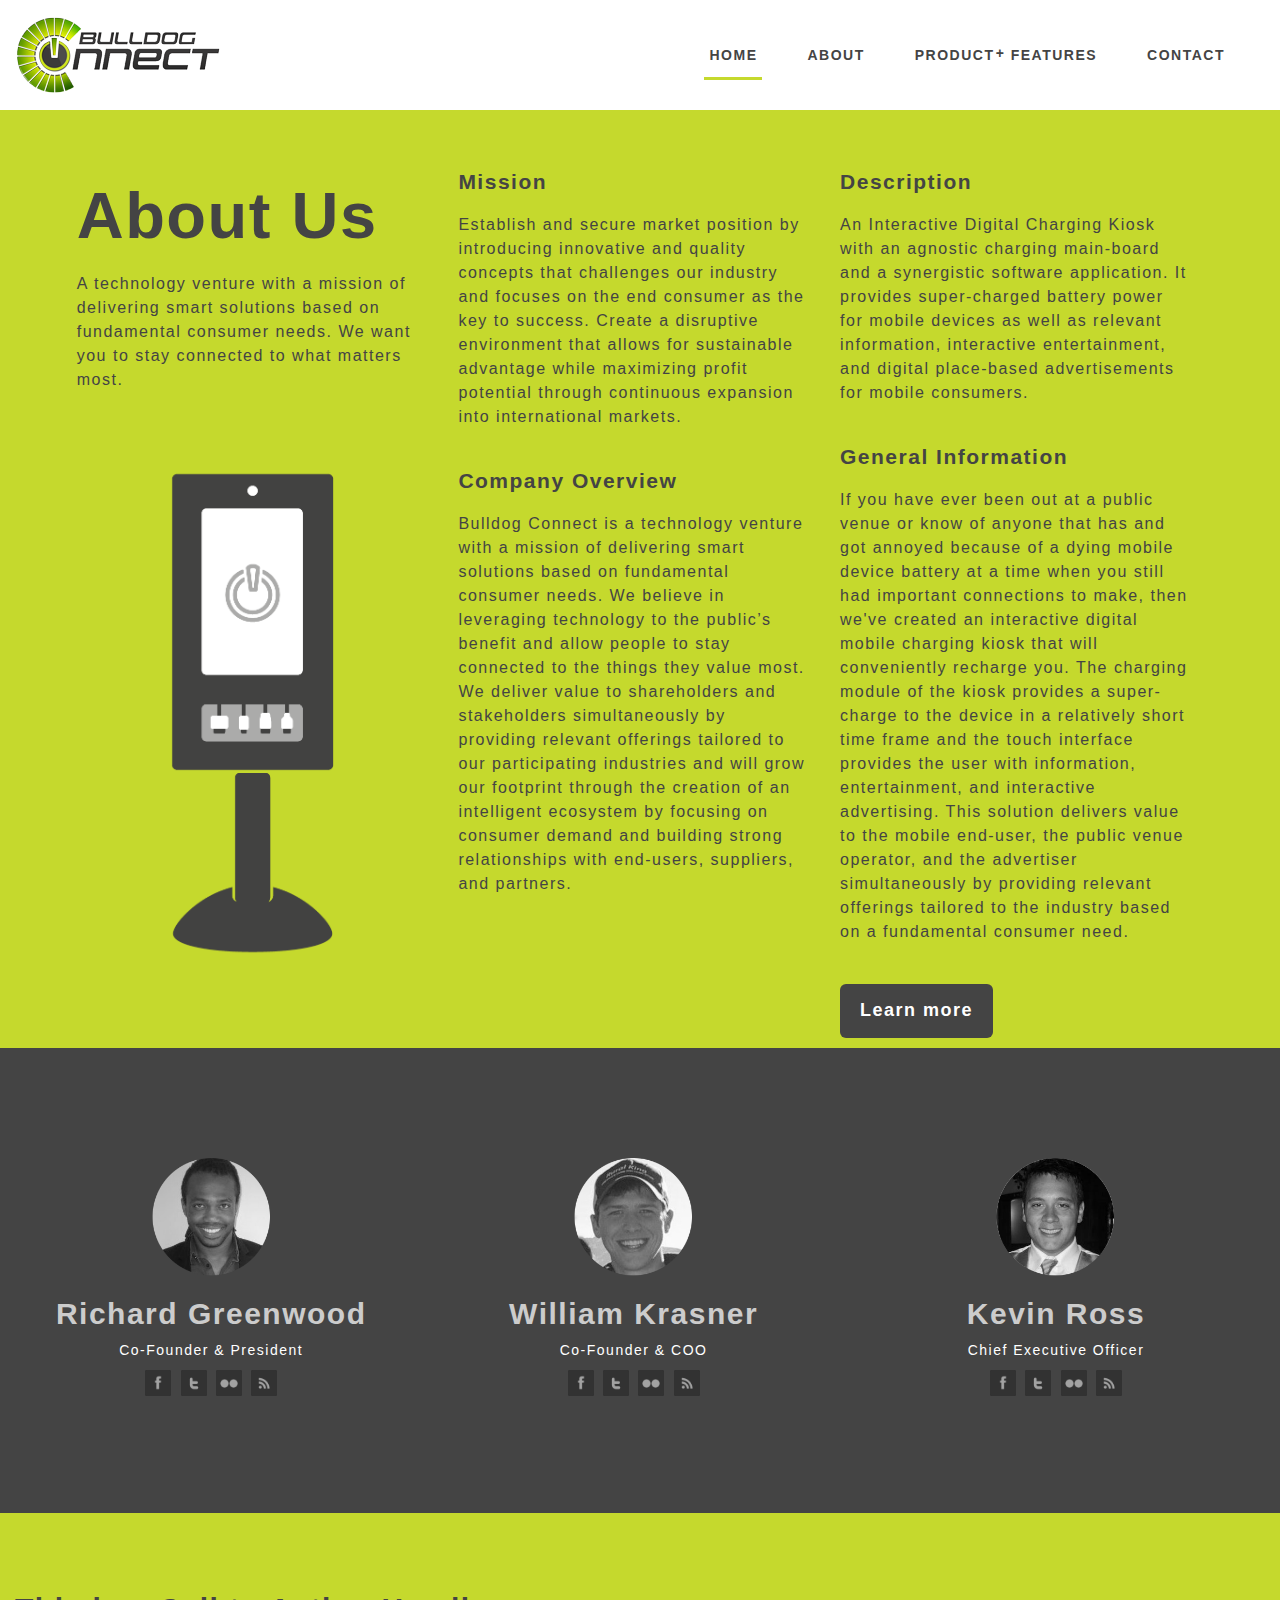
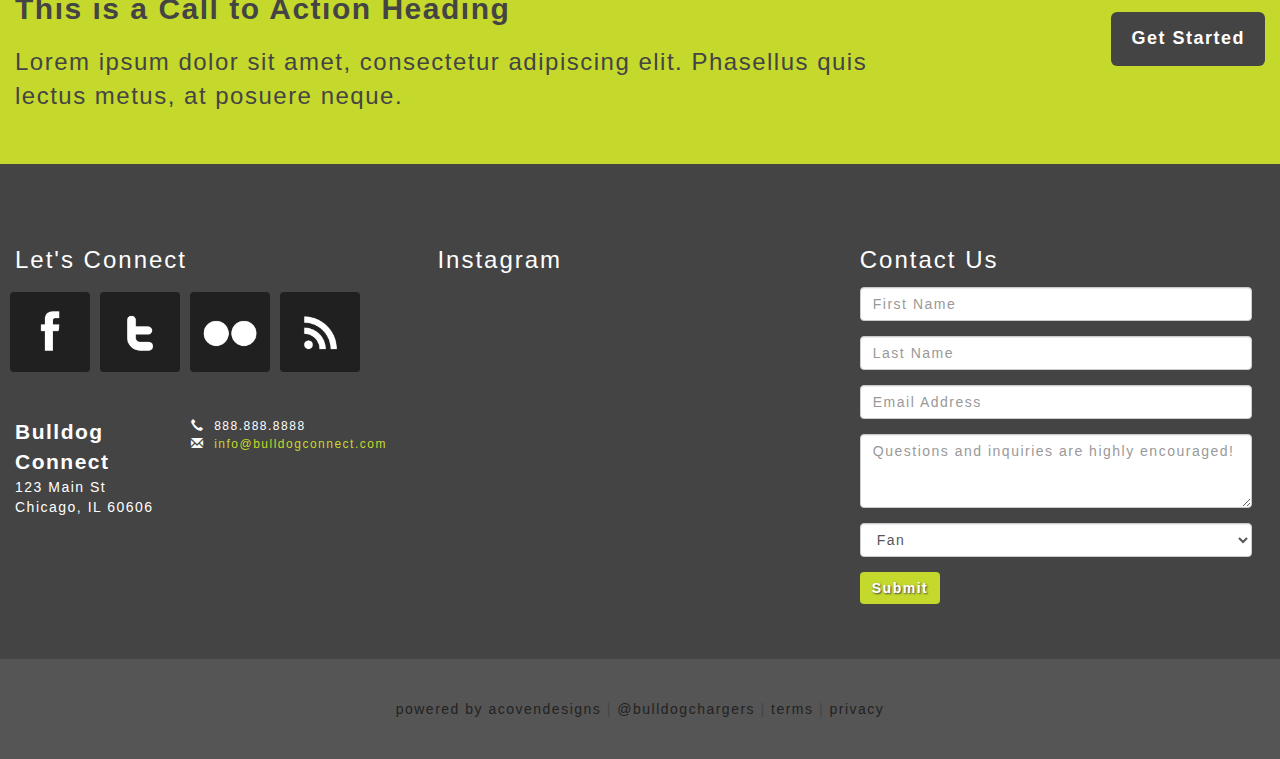
==== commit fd704b8e: "Revert ff8501a..d3b929f" ====
--- a/about.html
+++ b/about.html
@@ -266,7 +266,7 @@
 				</div>
 			</div>
 		</footer>
-		<div class="footer-bottom pad-10">
+		<div class="footer-bottom pad-40">
 			<div class="container">
 				<a href="http://www.alexcoven.com/">powered by acovendesigns</a> | <a href="#"><bd>@bulldogchargers</bd></a> | <a href="terms.html">terms</a> | <a href="privacy.html">privacy</a>
 			</div>
--- a/css/main.css
+++ b/css/main.css
@@ -1,3 +1,5 @@
+
+
 /* ==========================================================================
    Alex's custom styles
    ========================================================================== */
@@ -7,68 +9,68 @@
 /* ----- Parallax -----*/
 
 @-webkit-keyframes STAR-MOVE {
-        from {
-                left: 0;
-                top: 0;
-        }
-        to { 
-                left: -10000px;
-                top: -2000px;
-        }
+	from {
+		left: 0;
+		top: 0;
+	}
+	to { 
+		left: -10000px;
+		top: -2000px;
+	}
 }
 
 #background {
-        background: black url(../img/content/header/backgrounddgreen.png) repeat 5% 5%;
-        position: absolute;
-        top: 0; left: 0; right: 0; bottom: 0;
-        z-index: 100;
-        
-        -webkit-animation-name: STAR-MOVE;
-        -webkit-animation-duration: 200s;
-        -webkit-animation-timing-function: linear;
-        -webkit-animation-iteration-count: infinite;
+	background: black url(../img/content/header/backgrounddgreen.png) repeat 5% 5%;
+	position: absolute;
+	top: 0; left: 0; right: 0; bottom: 0;
+	z-index: 100;
+	
+	-webkit-animation-name: STAR-MOVE;
+	-webkit-animation-duration: 200s;
+	-webkit-animation-timing-function: linear;
+	-webkit-animation-iteration-count: infinite;
 }
 
 #midground {
-        background: url(../img/content/header/midground2.png) repeat 20% 20%;
-        position: absolute;
-        top: 0; left: 0; right: 0; bottom: 0;
-        z-index: 200;
-        
-        -webkit-animation-name: STAR-MOVE;
-        -webkit-animation-duration: 150s;
-        -webkit-animation-timing-function: linear;
-        -webkit-animation-iteration-count: infinite;
+	background: url(../img/content/header/midground2.png) repeat 20% 20%;
+	position: absolute;
+	top: 0; left: 0; right: 0; bottom: 0;
+	z-index: 200;
+	
+	-webkit-animation-name: STAR-MOVE;
+	-webkit-animation-duration: 150s;
+	-webkit-animation-timing-function: linear;
+	-webkit-animation-iteration-count: infinite;
 }
 
 #foreground {
-        background: url(../img/content/header/foreground2.png) repeat 35% 35%;
-        position: absolute;
-        top: 0; left: 0; right: 0; bottom: 0;
-        z-index: 300;
-        
-        -webkit-animation-name: STAR-MOVE;
-        -webkit-animation-duration: 100s;
-        -webkit-animation-timing-function: linear;
-        -webkit-animation-iteration-count: infinite;
+	background: url(../img/content/header/foreground2.png) repeat 35% 35%;
+	position: absolute;
+	top: 0; left: 0; right: 0; bottom: 0;
+	z-index: 300;
+	
+	-webkit-animation-name: STAR-MOVE;
+	-webkit-animation-duration: 100s;
+	-webkit-animation-timing-function: linear;
+	-webkit-animation-iteration-count: infinite;
 }
 
 .stars {
-        z-index:-20;
-        opacity:0.01;
-        -webkit-transition:all 800ms;
-        -o-transition:all 800ms;
-        -moz-transition:all 800ms;
-        transition:all 800ms;
+	z-index:-20;
+	opacity:0.01;
+	-webkit-transition:all 800ms;
+	-o-transition:all 800ms;
+	-moz-transition:all 800ms;
+	transition:all 800ms;
 
 }
 
 .stars:hover {
-        opacity:.35;
-        -webkit-transition:all 800ms;
-        -o-transition:all 800ms;
-        -moz-transition:all 800ms;
-        transition:all 800ms;
+	opacity:.35;
+	-webkit-transition:all 800ms;
+	-o-transition:all 800ms;
+	-moz-transition:all 800ms;
+	transition:all 800ms;
 }
 
 /* ----- Map --------------*/
@@ -177,71 +179,63 @@
     -o-transition: all 0.2s ease-in-out;
     transition: all 0.2s ease-in-out;
     filter: url("data:image/svg+xml;utf8,<svg xmlns=\'http://www.w3.org/2000/svg\'><filter id=\'grayscale\'><feColorMatrix type=\'matrix\' values=\'1 0 0 0 0, 0 1 0 0 0, 0 0 1 0 0, 0 0 0 1 0\'/></filter></svg>#grayscale");
-        -webkit-filter: grayscale(0%);
+	-webkit-filter: grayscale(0%);
 }
 
 
 /* ----- Misc Styles ------ */
-.gray-border {
-        background-color: #c5d92d;
-        border-bottom: 3px solid #444;
-}
 .pad30
 .cta-list a p {
-        margin-right: 20px;
-        margin-left:20px;
+	margin-right: 20px;
+	margin-left:20px;
 }
 strongbtn {
-        font-family: 'bariol_boldbold' sans-serif;
+	font-family: 'bariol_boldbold' sans-serif;
 }
 .navbar a span {margin-top:7.5px; left:86px; top:0px; position:absolute;}
 .navbar-collapse {
-        padding-bottom:15px;
+	padding-bottom:15px;
 }
 .col-lg-4 h3 {
-        font-family: 'bariol_boldbold' sans-serif;
-        letter-spacing: 2px;
+	font-family: 'bariol_boldbold' sans-serif;
+	letter-spacing: 2px;
 }
 .contact {
-        font-size: 9pt;
+	font-size: 9pt;
 }
 
 .pad-10 {
-        padding-top:10px;
-        padding-bottom:10px;
+	padding-top:10px;
+	padding-bottom:10px;
 }
 
 .pad-20 {
-        padding-top: 20px;
-        padding-bottom: 20px;
-
-}
-.pad-full-40{
-        padding:40px;
-}
-
+	padding-top: 20px;
+	padding-bottom: 20px;
+
+}
 .pad-40 {
-        padding-top:40px;
-        padding-bottom:40px;
+	padding-top:40px;
+	padding-bottom:40px;
 }
 .padlr-40 {
-        padding-left:40px;
-        padding-right:40px;
+	padding-left:40px;
+	padding-right:40px;
 }
 .padlr-60 {
-        padding-left:60px;
-        padding-right:60px;
+	padding-left:60px;
+	padding-right:60px;
 }
 .mrg-40 {
-        margin-top:40px;
-        margin-bottom:40px;
+	margin-top:40px;
+	margin-bottom:40px;
 }
 .bg-dark {
-        background:#444444;
-        color:#ffffff;
+	background:#444444;
+	color:#ffffff;
 }
 .ease {
-         -webkit-transition: all 800ms;
+	 -webkit-transition: all 800ms;
   -o-transition: all 800ms;
   -moz-transition: all 800ms;
   transition: all 800ms;
@@ -249,22 +243,18 @@
 /* ----- Template Styles ----- */
 
 .brand {
-        margin: 20px auto;
+	margin: 20px auto;
 }
 .brand img {
-        display:block;margin:0 auto;
+	display:block;margin:0 auto;
 }
 
 /* ----- Products + Features ----- */
-.white-text {
-        color:#fff;
-}
-
-h5 {font-size: 14pt;
+h5 {font-size: 12pt;
 font-family: 'bariol_lightlight' sans-serif;
 line-height: 1.5em;
  }
-h6 {font-size: 20pt;
+h6 {font-size: 18pt;
 font-weight: 300;
 font-family: 'bariol_boldbold' sans-serif;
 line-height: 1.5em;
@@ -272,33 +262,31 @@
 .pad-tb-120 {padding: 120px 0px;}
 .pad-b-50 {padding-bottom: 50px;}
 .pad-b-200 {padding-bottom: 200px;}
-.pad-60 {padding:60px;}
-.pad-b-80 {padding-bottom:80px;}
 /* Footer */
-.col-lg-7 body{        
-        font-family: 'bariol_lightlight' sans-serif;
+.col-lg-7 body{	
+	font-family: 'bariol_lightlight' sans-serif;
 }
 .footer-bottom {
-        background:#555555;
-        text-align:center;
+	background:#555555;
+	text-align:center;
 }
 .footer-bottom a {
-        color:#222222;
-        text-decoration:none;
+	color:#222222;
+	text-decoration:none;
 }
 .footer-bottom a:hover {
-        color:#C5D92D;
+	color:#C5D92D;
 }
 
 .white {
-        background-color: #fff;
+	background-color: #fff;
 }
 
 /* ----- Navigation ----- */
  .navbar ul {
-        display:block;
-        margin: 35px auto 0;
-        font-family: 'bariol_boldbold' sans-serif;
+	display:block;
+	margin: 35px auto 0;
+	font-family: 'bariol_boldbold' sans-serif;
  }
 
 /* ----- Home Page Styles ----- */
@@ -306,8 +294,8 @@
 /*Featured Products/Features Page*/
 
 a.pro-btn {margin:10px 0 20px;}
-.proto  img {width:300px; display:block; margin: 0 auto; margin-top: -29px}
-.proto  img {width:300px; display:block; margin: 0 auto; margin-top: -29px}
+.proto  img {width:250px; display:block; margin: 0 auto;}
+.proto  img {width:250px; display:block; margin: 0 auto;}
 
 /*Featured */
 
@@ -324,50 +312,50 @@
 .col-lg-6 h4 {font-size: 18pt;}
 
 .green {
-        background:#C5D92D;
+	background:#C5D92D;
 }
 
 .gray {
-        background:#444444;
+	background:#444444;
 }
 
 .featured {
-        background:#C5D92D;
-        position:relative;
-        overflow:hidden;
-        max-height:1000px;
+	background:#C5D92D;
+	position:relative;
+	overflow:hidden;
+	max-height:1000px;
 }
 .featured .container {
-        background: url(../img/content/header/home-header3.png) no-repeat center bottom;
-        height: 650px;
-        -webkit-background-size: 100%;
-        -moz-background-size: 100%;
-        -o-background-size: 100%;
-        background-size: 100%;
+	background: url(../img/content/header/home-header3.png) no-repeat center bottom;
+	height: 650px;
+	-webkit-background-size: 100%;
+	-moz-background-size: 100%;
+	-o-background-size: 100%;
+	background-size: 100%;
 }
 
 .featured-about {
-        background:#C5D92D;
-        position:relative;
-        overflow:hidden;
-        max-height:auto;
+	background:#C5D92D;
+	position:relative;
+	overflow:hidden;
+	max-height:auto;
 }
 
 .featured-about .container {
-        height: auto;
-        -webkit-background-size: 100%;
-        -moz-background-size: 100%;
-        -o-background-size: 100%;
-        background-size: 100%;
+	height: auto;
+	-webkit-background-size: 100%;
+	-moz-background-size: 100%;
+	-o-background-size: 100%;
+	background-size: 100%;
 }
 
 img.featured-bg-about {
-        z-index:1;
-        width:100%;
-        -webkit-transition:all 800ms;
-        -o-transition:all 800ms;
-        -moz-transition:all 800ms;
-        transition:all 800ms;
+	z-index:1;
+	width:100%;
+	-webkit-transition:all 800ms;
+	-o-transition:all 800ms;
+	-moz-transition:all 800ms;
+	transition:all 800ms;
 }
 
 
@@ -376,32 +364,32 @@
 }
 
 .featured-text-about {
-        margin:0;
-        padding:50px 0 0 0;
-        text-align:left;
-        font-family: 'bariol_boldbold' sans-serif;
+	margin:0;
+	padding:50px 0 0 0;
+	text-align:left;
+	font-family: 'bariol_boldbold' sans-serif;
 }
 .featured-text-about h1 {
-        text-align: left;
-        font-size: 12pt;
-        margin-bottom: 40px;
-        font-family: 'bariol_lightlight' sans-serif;
-        font-weight: 300;
-        line-height: 1.5em;
+	text-align: left;
+	font-size: 12pt;
+	margin-bottom: 40px;
+	font-family: 'bariol_lightlight' sans-serif;
+	font-weight: 300;
+	line-height: 1.5em;
 }
 .featured-text-about h2 {
-        font-size: 65px;
-        font-weight: 700;
-        font-family: 'bariol_boldbold' sans-serif;
+	font-size: 65px;
+	font-weight: 700;
+	font-family: 'bariol_boldbold' sans-serif;
 }
 
 img.featured-bg {
-        z-index:1;
-        width:100%;
-        -webkit-transition:all 800ms;
-        -o-transition:all 800ms;
-        -moz-transition:all 800ms;
-        transition:all 800ms;
+	z-index:1;
+	width:100%;
+	-webkit-transition:all 800ms;
+	-o-transition:all 800ms;
+	-moz-transition:all 800ms;
+	transition:all 800ms;
 }
 
 
@@ -410,31 +398,31 @@
 }
 
 .featured-text {
-        margin:0;
-        padding:50px 0 0 0;
-        text-align:center;
-        font-family: 'bariol_boldbold' sans-serif;
+	margin:0;
+	padding:50px 0 0 0;
+	text-align:center;
+	font-family: 'bariol_boldbold' sans-serif;
 }
 
 .featured-text h1 {
-        font-size: 28px;
-        margin-bottom: 40px;
-        font-family: 'bariol_lightlight' sans-serif;
-        font-weight: 300;
-        line-height: 1.5em;
-        margin-right:80px;
-        margin-left: 80px;
+	font-size: 28px;
+	margin-bottom: 40px;
+	font-family: 'bariol_lightlight' sans-serif;
+	font-weight: 300;
+	line-height: 1.5em;
+	margin-right:80px;
+	margin-left: 80px;
 }
 .featured-text h2 {
-        font-size: 65px;
-        font-weight: 700;
-        font-family: 'bariol_boldbold' sans-serif;
+	font-size: 65px;
+	font-weight: 700;
+	font-family: 'bariol_boldbold' sans-serif;
 }
 
 /* Header */
 
 .navbar-header img {
-        width:100%;
+	width:100%;
 }
 
 /* Calls to Action About */
@@ -444,129 +432,129 @@
 filter:alpha(opacity=50); /* For IE8 and earlier */}
 
 .cta-list-about {
-        background-color: #444444;
-        background-size: 100%;
-        color: white;
-        padding: 40px 0;
-        min-height: 465px
+	background-color: #444444;
+	background-size: 100%;
+	color: white;
+	padding: 40px 0;
+	min-height: 465px
 }
 .cta-list-about a, .cta-list a:hover {
-        -webkit-transition: all .3s;
-        -o-transition: all .3s;
-        -moz-transition: all .3s;
-        transition: all ease .3s;
+	-webkit-transition: all .3s;
+	-o-transition: all .3s;
+	-moz-transition: all .3s;
+	transition: all ease .3s;
 }
 .cta-list-about .item {}
 .cta-img-about img {
-        padding-top: 50px;
-        width:119px;
-        display:block;
-        margin:0 auto;
-        -webkit-transition: all 800ms;
-        -o-transition: all 800ms;
-        -moz-transition: all 800ms;
-        transition: all 800ms;
-        max-width:100%;
-        z-index: 1;
+	padding-top: 50px;
+	width:119px;
+	display:block;
+	margin:0 auto;
+	-webkit-transition: all 800ms;
+	-o-transition: all 800ms;
+	-moz-transition: all 800ms;
+	transition: all 800ms;
+	max-width:100%;
+	z-index: 1;
 }
 .cta-img-about a img {
-        -webkit-transition: all 800ms;
-        -o-transition: all 800ms;
-        -moz-transition: all 800ms;
-        transition: all 800ms;
-        -webkit-transform: rotate(360deg);
-        -moz-transform: rotate(360deg);
-        width:50%;
+	-webkit-transition: all 800ms;
+	-o-transition: all 800ms;
+	-moz-transition: all 800ms;
+	transition: all 800ms;
+	-webkit-transform: rotate(360deg);
+	-moz-transform: rotate(360deg);
+	width:50%;
 }
 
 .cta-img-about a img:hover {
-        -webkit-transition: all 800ms;
-        -o-transition: all 800ms;
-        -moz-transition: all 800ms;
-        transition: all 800ms;
-        -webkit-transform: rotate(360deg);
-        -moz-transform: rotate(360deg);
+	-webkit-transition: all 800ms;
+	-o-transition: all 800ms;
+	-moz-transition: all 800ms;
+	transition: all 800ms;
+	-webkit-transform: rotate(360deg);
+	-moz-transform: rotate(360deg);
 }
 
 .cta-list-about a:hover {
-        color:#C5D92D;
+	color:#C5D92D;
 }
 .cta-list-about a h2 {
-        color:#ccc;
-        font-family: 'bariol_boldbold' sans-serif;
-        text-align: center;
+	color:#ccc;
+	font-family: 'bariol_boldbold' sans-serif;
+	text-align: center;
 }
 .cta-list-about a:hover h2 {
-        color:#ffffff;
+	color:#ffffff;
 }
 .cta-list-about a {
-        color:#ffffff;
-        font-family: 'bariol_lightlight' sans-serif;
-        text-decoration:none;
+	color:#ffffff;
+	font-family: 'bariol_lightlight' sans-serif;
+	text-decoration:none;
 }
 
 .cta-list-about a p {
-        text-align: center;
+	text-align: center;
 }
 
 /* Calls to Action */
 
 .cta-list {
-        background-color: #444444;
-        background-size: 100%;
-        color: white;
-        padding: 70px 0;
+	background-color: #444444;
+	background-size: 100%;
+	color: white;
+	padding: 70px 0;
 }
 .cta-list a, .cta-list a:hover {
-        -webkit-transition: all .3s;
-        -o-transition: all .3s;
-        -moz-transition: all .3s;
-        transition: all ease .3s;
+	-webkit-transition: all .3s;
+	-o-transition: all .3s;
+	-moz-transition: all .3s;
+	transition: all ease .3s;
 }
 .cta-list .item {}
 .cta-list .item img {
-        display:block;
-        margin:0 auto;
-        -webkit-transition: all 800ms;
-        -o-transition: all 800ms;
-        -moz-transition: all 800ms;
-        transition: all 800ms;
-        max-width:100%;
-        z-index: 1;
+	display:block;
+	margin:0 auto;
+	-webkit-transition: all 800ms;
+	-o-transition: all 800ms;
+	-moz-transition: all 800ms;
+	transition: all 800ms;
+	max-width:100%;
+	z-index: 1;
 }
 .cta-img a img {
-        -webkit-transition: all 800ms;
-        -o-transition: all 800ms;
-        -moz-transition: all 800ms;
-        transition: all 800ms;
-        -webkit-transform: rotate(360deg);
-        -moz-transform: rotate(360deg);
+	-webkit-transition: all 800ms;
+	-o-transition: all 800ms;
+	-moz-transition: all 800ms;
+	transition: all 800ms;
+	-webkit-transform: rotate(360deg);
+	-moz-transform: rotate(360deg);
 }
 
 .cta-img a img:hover {
-        -webkit-transition: all 800ms;
-        -o-transition: all 800ms;
-        -moz-transition: all 800ms;
-        transition: all 800ms;
-        -webkit-transform: rotate(360deg);
-        -moz-transform: rotate(360deg);
+	-webkit-transition: all 800ms;
+	-o-transition: all 800ms;
+	-moz-transition: all 800ms;
+	transition: all 800ms;
+	-webkit-transform: rotate(360deg);
+	-moz-transform: rotate(360deg);
 }
 
 .cta-list a:hover {
-        color:#C5D92D;
+	color:#C5D92D;
 }
 .cta-list a h2 {
-        color:#ccc;
-        font-family: 'bariol_boldbold' sans-serif;
-        text-align:  center;
+	color:#ccc;
+	font-family: 'bariol_boldbold' sans-serif;
+	text-align:  center;
 }
 .cta-list a:hover h2 {
-        color:#ffffff;
+	color:#ffffff;
 }
 .cta-list a {
-        color:#ffffff;
-        font-family: 'bariol_lightlight' sans-serif;
-        text-decoration:none;
+	color:#ffffff;
+	font-family: 'bariol_lightlight' sans-serif;
+	text-decoration:none;
 }
 
 
@@ -578,13 +566,13 @@
 
 .follow {margin:32px 0 0 0;}
 .social {
-        margin: 0 -10px 40px;
+	margin: 0 -10px 40px;
 }
 .social a img {
-        width:90px;
-        float:left;
-        padding: 5px 5px;
-         zoom: 1;
+	width:90px;
+	float:left;
+	padding: 5px 5px;
+	 zoom: 1;
         filter: alpha(opacity=100);
         opacity: 1;
         -webkit-transition: opacity .25s ease-in-out;
@@ -594,7 +582,7 @@
         transition: opacity .25s ease-in-out;
 }
 .social a img:hover {
-         zoom: 1;
+	 zoom: 1;
         filter: alpha(opacity=50);
         opacity: 0.5;
         -webkit-transition: opacity .25s ease-in-out;
@@ -617,18 +605,18 @@
 
 
 @media (max-width: 2000px) and (min-width: 1201px) { /*XL Desktop*/
-        .product img { margin-left:15%;}
-
-        .full-cta {
-        background: #C5D92D;
-        }
-        .full-cta-white {
-        background: #FFF;
-        }
-        .cta-list a p {
-        margin-right: 0px;
-        margin-left: 0px;
-        text-align: center;
+	.product img { margin-left:15%;}
+
+	.full-cta {
+	background: #C5D92D;
+	}
+	.full-cta-white {
+	background: #ababaa;
+	}
+	.cta-list a p {
+	margin-right: 0px;
+	margin-left: 0px;
+	text-align: center;
 }
 .container {
 max-width: 3000px;
@@ -639,12 +627,12 @@
 }
 
 .mar-left img {
-        margin-left: 10%;
+	margin-left: 20%;
 
 }
 
 .mar-right img {
-        margin-right: 10%;
+	margin-right: 20%;
 
 }
 
@@ -660,14 +648,14 @@
 }
 @media (max-width: 1200px) and (min-width: 999px) { /*Desktop*/
 
-                .navbar {
-        margin-bottom:20px;
+		.navbar {
+	margin-bottom:20px;
 }
 
 .social img a {width:75px;}
 .cta-list a p {
-        margin-right: 0px;
-        margin-left: 0px;
+	margin-right: 0px;
+	margin-left: 0px;
 }
 
 .full-cta {
@@ -675,12 +663,12 @@
 }
 
 .full-cta-white {
-background: #FFF;
+background: #ababaa;
 }
 
 
 .navbar img {
-        margin-top:20px;
+	margin-top:20px;
 }
 
 .featured-about .container {
@@ -688,12 +676,12 @@
 }
 
 .mar-left img {
-        margin-left: 0px;
+	margin-left: 0px;
 
 }
 
 .mar-right img {
-        margin-right: 0px;
+	margin-right: 0px;
 
 }
 
@@ -709,15 +697,15 @@
 }
 
 @media (min-width:600px) and (max-width:1200px) { /*Tween Tablet & Desktop*/
-        .cta-list p.cta-img {
-                float:left;
-                padding-left: 20px;
+	.cta-list p.cta-img {
+		float:left;
+		padding-left: 20px;
 }
 }
 @media (max-width: 1199px) and (min-width: 998px) { /*this is to center the 3 circle text on dektop/tablet*/
 
 .margin_10 { /*this is to center the 3 circle text on tablet*/
-        padding: 30px;
+	padding: 30px;
 }
 
 .cta-list a p {text-align: center;}
@@ -727,12 +715,12 @@
 }
 
 .mar-left img {
-        margin-left: 0px;
+	margin-left: 0px;
 
 }
 
 .mar-right img {
-        margin-right: 0px;
+	margin-right: 0px;
 
 }
 
@@ -740,34 +728,34 @@
 }
 
 @media (max-width: 998px) and (min-width: 591px) { /*Tablet*/
-        .featured-text h1{
-                font-size:125%;
-        }
-        .featured-text h2{
-                font-size:225%;
-        }
-
-        .navbar {
-        margin-bottom:20px;
+	.featured-text h1{
+		font-size:125%;
+	}
+	.featured-text h2{
+		font-size:225%;
+	}
+
+	.navbar {
+	margin-bottom:20px;
 }
 
 .cta-list a p {text-align: center;}
 
 .margin_10 { /*this is to center the 3 circle text on tablet*/
-        padding: 30px;
+	padding: 30px;
 }
 
 .navbar img {
-        margin-top:20px;
+	margin-top:20px;
 
 }
 
 .full-cta {
-        background: #C5D92D;
+	background: #C5D92D;
 }
 
 .full-cta-white {
-        background: #FFF;
+	background: #ababaa;
 }
 
 }
@@ -788,71 +776,71 @@
 }
 
 @media (min-width:401px) and (max-width:590px) { /*Tween Phone & Tablet*/
-        .featured .container {background-image: none;}
+	.featured .container {background-image: none;}
 .cta-list h2 {text-align: center}
 .cta-list h1 {margin-left: 20%}
 .footer-bottom {font-size: 7.5pt;}
 
-        .featured-text h1 {
-                font-size: 100%;
-                margin-left: 0px;
-                margin-right: 0px;
-        }
-        .featured-text h2 {
-                font-size: 200%;
-                margin-left: 0px;
-                margin-right: 0px;
-        }
-        .cta-list .item img {
-                width:40%;
+	.featured-text h1 {
+		font-size: 100%;
+		margin-left: 0px;
+		margin-right: 0px;
+	}
+	.featured-text h2 {
+		font-size: 200%;
+		margin-left: 0px;
+		margin-right: 0px;
+	}
+	.cta-list .item img {
+		width:40%;
 }
 .social img {width:22%;}
 .full-cta {
-        background: #C5D92D;
-        }
+	background: #C5D92D;
+	}
 
 .full-cta-white {
-        background: #FFF;
-        }
+	background: #ababaa;
+	}
 }
 
 
 @media (min-width:200px) and (max-width:400px) { /*Phone size*/
-        .featured .container {background-image: none;}
+	.featured .container {background-image: none;}
 .full-cta {
-        background: #C5D92D;
-        }        
+	background: #C5D92D;
+	}	
 
 .full-cta-white {
-        background: #FFF;
-        }        
+	background: #ababaa;
+	}	
 
 .product img {visibility:hidden;}
 .featured-text-about h1 {
-        text-align: center;
+	text-align: center;
 }
 .featured-text-about {
-        text-align:center;
-}        
+	text-align:center;
+}	
 .cta-list h2 {text-align: center}
 .cta-list h1 {margin-left: 20%}
 .footer-bottom {font-size: 8pt; text-transform: lowercase;}
 
-        .featured-text h1 {
-                margin-bottom: 30px;
-                font-size: 80%;
-                margin-left: 0px;
-                margin-right: 0px;
-        }
-        .featured-text h2 {
-                margin-top:-35px;
-                margin-bottom: 30px;
-                font-size: 150%;
-                margin-left: 0px;
-                margin-right: 0px;
-        }
-        .cta-list .item img {
-                width:40%;
+	.featured-text h1 {
+		margin-bottom: 30px;
+		font-size: 80%;
+		margin-left: 0px;
+		margin-right: 0px;
+	}
+	.featured-text h2 {
+		margin-top:-35px;
+		margin-bottom: 30px;
+		font-size: 150%;
+		margin-left: 0px;
+		margin-right: 0px;
+	}
+	.cta-list .item img {
+		width:40%;
 }
 
 .social span a {display: block; width: 10px}
@@ -862,7 +850,7 @@
   text-transform: uppercase;
 }
 .featured {
-        height: 475px
+	height: 475px
 }
 
 .social img a {width:22%;}
@@ -877,18 +865,18 @@
 }
 
 .full-cta h3 {
-                margin-left: 25px;
-                margin-right: 25px;
-                font-size: 120%;
-                        }
+		margin-left: 25px;
+		margin-right: 25px;
+		font-size: 120%;
+			}
 
 .full-cta h2 {
-            margin-left: 25px;
-                margin-right: 25px;
-                font-size: 220%;
-                        }
-
-.footer-bottom a {color: #f2f2f2;}                        
+	    margin-left: 25px;
+		margin-right: 25px;
+		font-size: 220%;
+			}
+
+.footer-bottom a {color: #f2f2f2;}			
 
 }
 @media (min-width: 100px) and (max-width: 760px){
@@ -899,14 +887,15 @@
 }
 
 .full-cta-white {
-background: #FFF;
+background: #ababaa;
 }
 
 .hide_mob {display:none;}
 
 .cta-list a p {text-align: center;}
-        }
+	}
 
 @media (min-width: 100px) and (max-width: 330px){
 .product img {margin-right: 30px}
-        }
+	}
+
